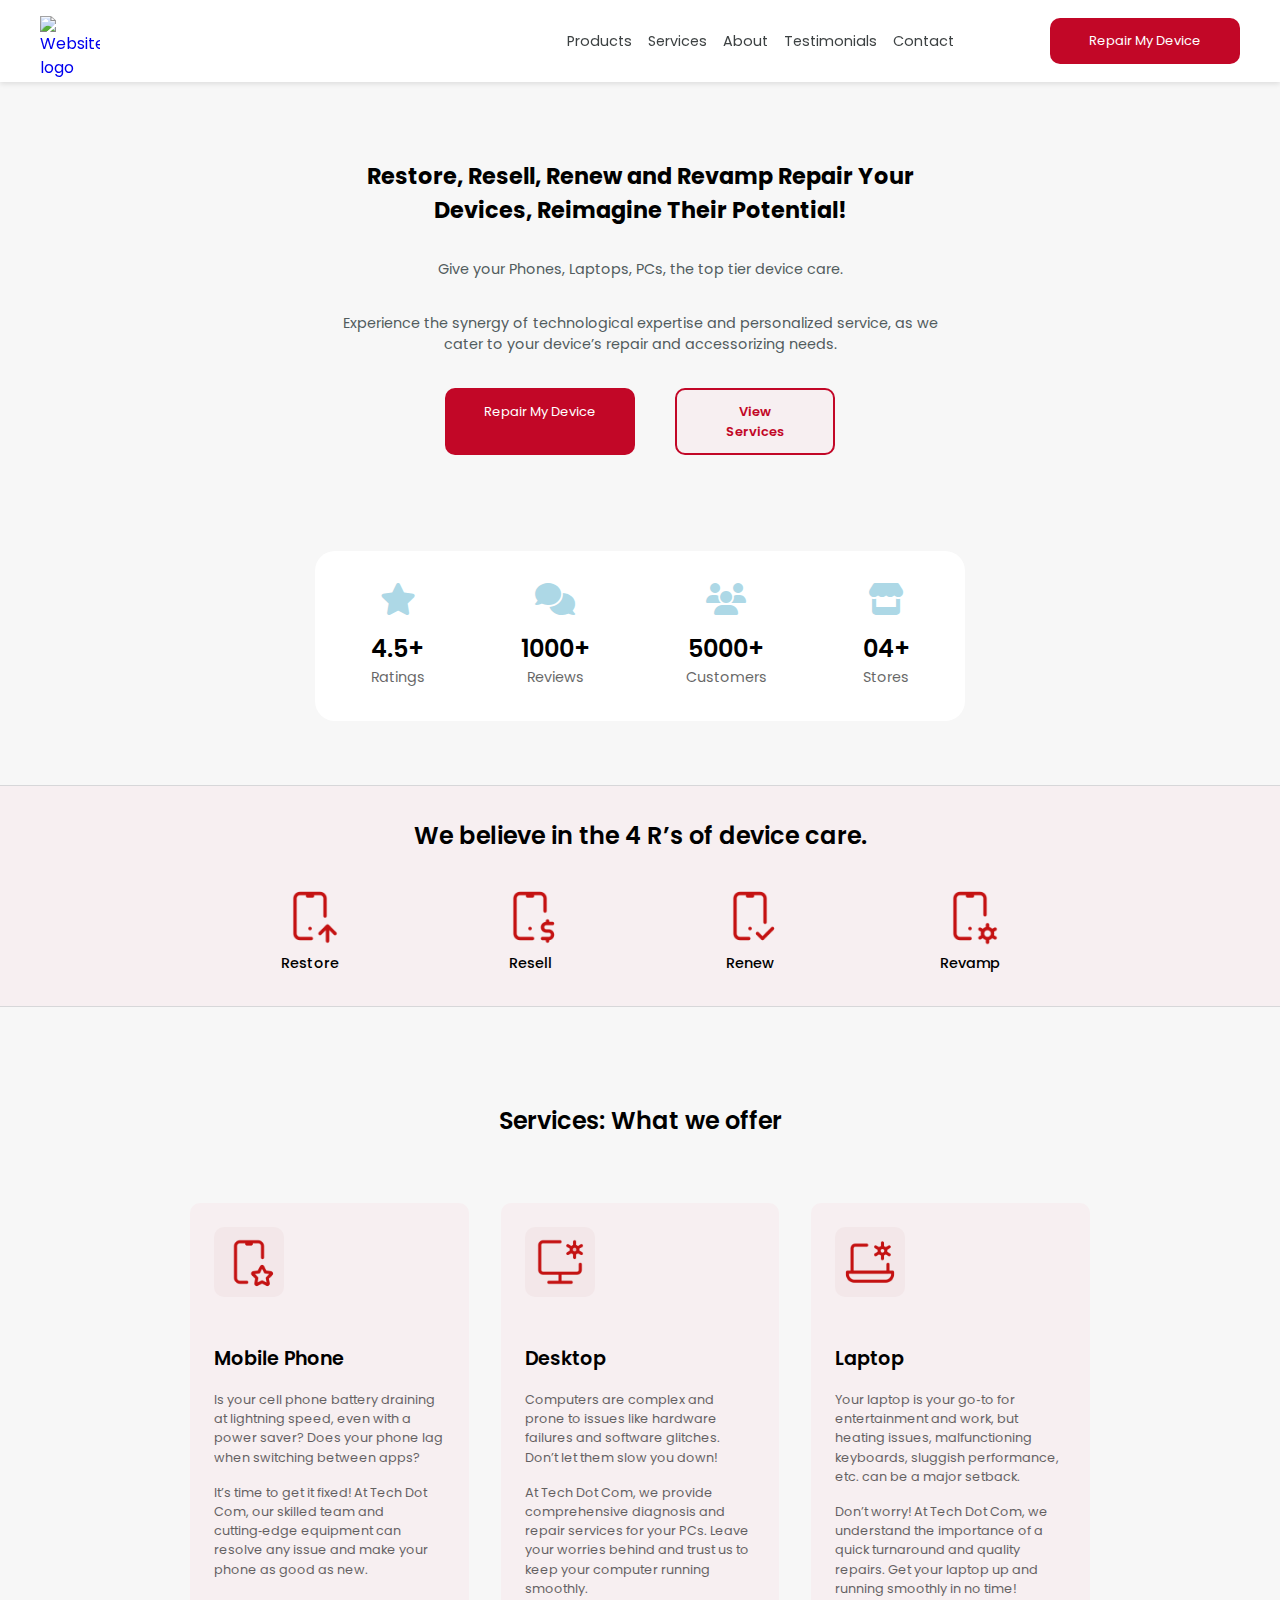
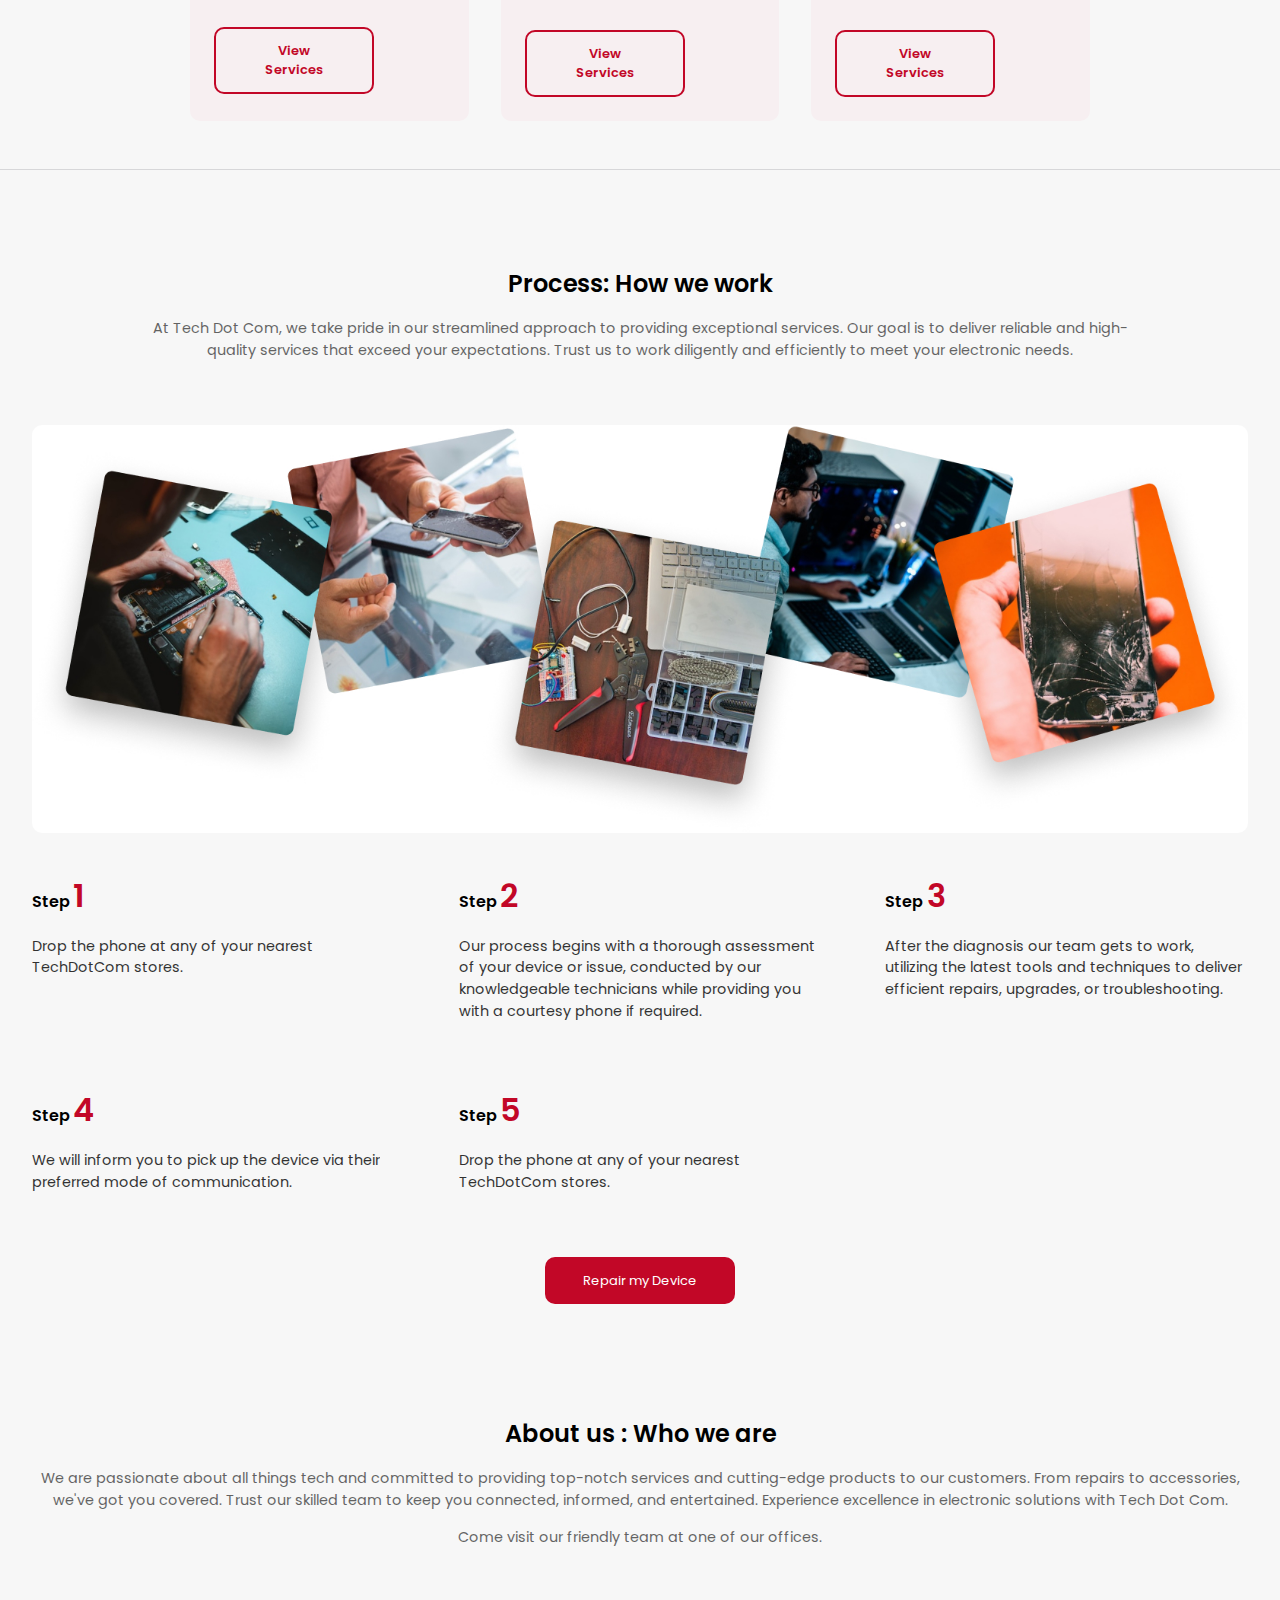
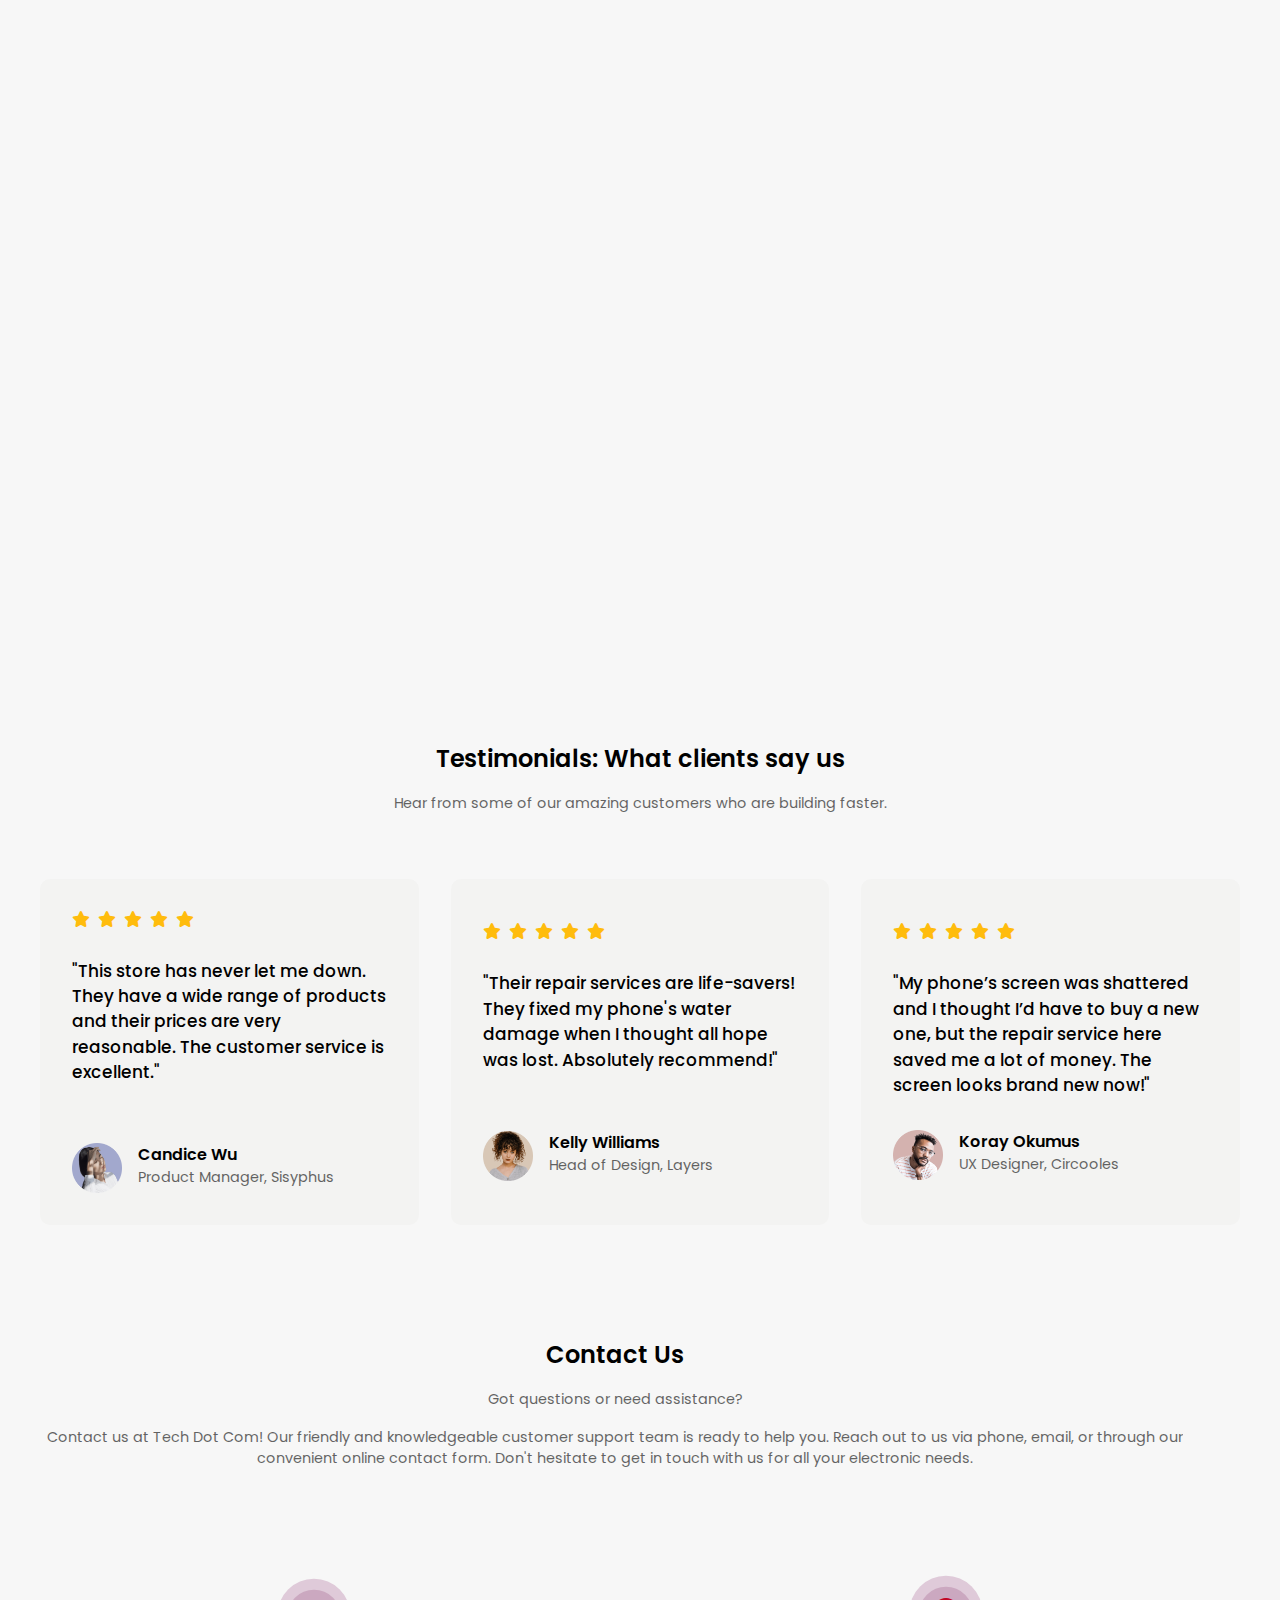
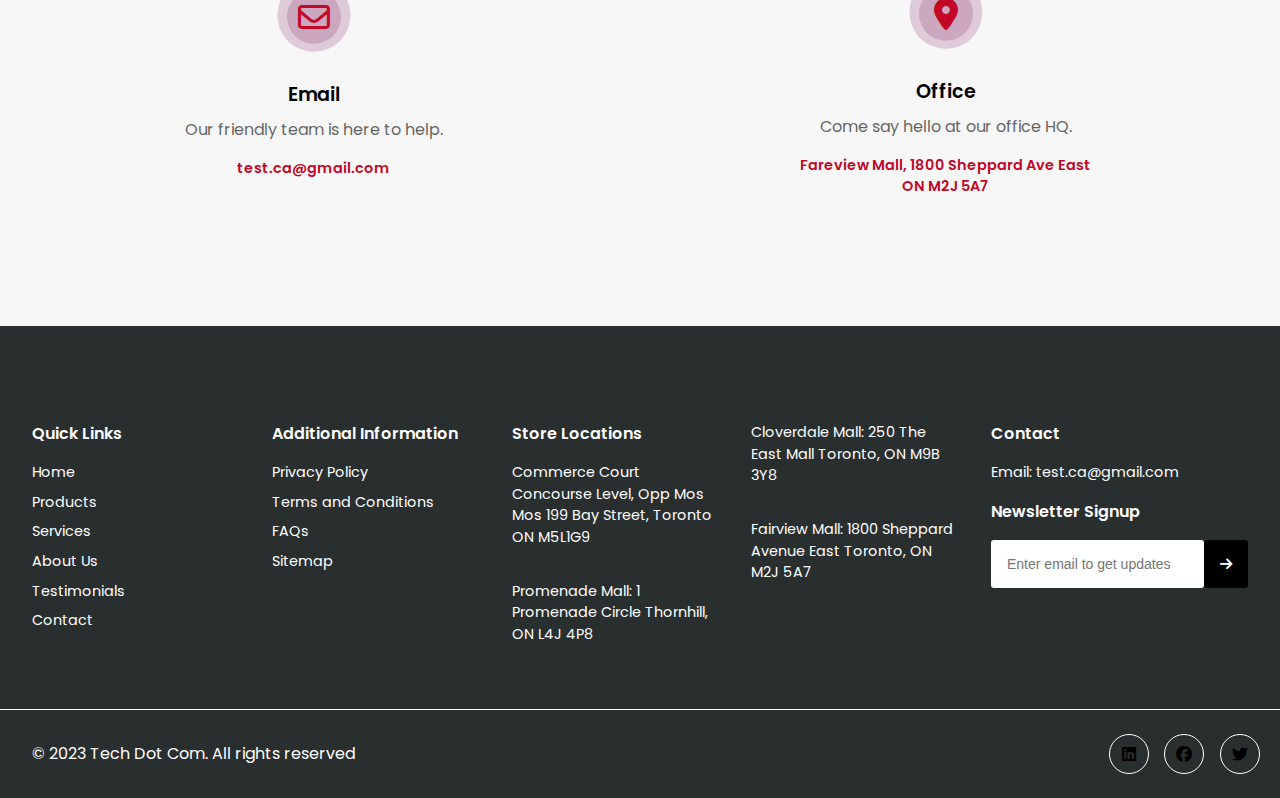
==== index.html @ 771feef2 "first commit" ====
<!DOCTYPE html>
<html lang="en">
<head>
    <meta charset="UTF-8">
    <meta name="viewport" content="width=device-width, initial-scale=1.0">
    <link rel="stylesheet" href="styles.css">
    <link rel="preconnect" href="https://fonts.googleapis.com">
<link rel="preconnect" href="https://fonts.gstatic.com" crossorigin>
<link href="https://fonts.googleapis.com/css2?family=Poppins:ital,wght@0,100;0,200;0,300;0,400;0,500;0,600;0,700;0,800;0,900;1,100;1,200;1,300;1,400;1,500;1,600;1,700;1,800;1,900&display=swap" rel="stylesheet">
<link rel="stylesheet" href="https://cdnjs.cloudflare.com/ajax/libs/font-awesome/6.7.2/css/all.min.css" integrity="sha512-Evv84Mr4kqVGRNSgIGL/F/aIDqQb7xQ2vcrdIwxfjThSH8CSR7PBEakCr51Ck+w+/U6swU2Im1vVX0SVk9ABhg==" crossorigin="anonymous" referrerpolicy="no-referrer" />
    <title>Mobile Repair Shop Website</title>
    <link rel="icon" href="images/favicon.png">
</head>
<body>
    <!-- Navbar Begin -->
    <nav class="navbar" role="navigation" aria-label="Main Navigation">
      <div class="navbar__container container">
          <div class="navbar__logo">
        <a href="index.html" aria-label="Logo Home Link"><img src="images/Logo.png" alt="Website logo"></a>
      </div>
          <!-- Desktop Menu Begin -->
          <div class="navbar__main-menu-items">
              <ul class="navbar__main-menu-list">
                  <li class="navbar__menu-item"><a href="index.html#products" class="navbar__menu-link">Products</a></li>
                  <li class="navbar__menu-item"><a href="index.html#services" class="navbar__menu-link">Services</a></li>
                  <li class="navbar__menu-item"><a href="index.html#about" class="navbar__menu-link">About</a></li>
                  <li class="navbar__menu-item"><a href="index.html#testimonials" class="navbar__menu-link">Testimonials</a></li>
                  <li class="navbar__menu-item"><a href="contact.html" class="navbar__menu-link">Contact</a></li>
                  <li class="navbar__menu-item"><a href="mailto:test@test.com" class="btn_red navbar__menu-link--primary" target="_blank" aria-label="Repair my device">Repair My Device</a></li>
              </ul>
          </div>
          <!-- Desktop Menu End -->
          <!-- Mobile Menu Begin -->
          <div class="navbar__mobile-menu">
              <!-- Hamburger Button -->
              <div class="navbar__mobile-menu-toggle" role="button" aria-expanded="false" aria-controls="navbar__mobile-menu-items" aria-label="Open Mobile Menu" tabindex="0">
                <i class="fas fa-bars fa-2x"></i>
              </div>
          <div class="navbar__mobile-menu-items" id="navbar__mobile-menu-items">
              <ul class="navbar__mobile-menu-list">
                  <li class="navbar__mobile-menu-item"><a href="index.html#products" class="navbar__mobile-menu-link">Products</a></li>
                  <li class="navbar__mobile-menu-item"><a href="index.html#services" class="navbar__mobile-menu-link">Services</a></li>
                  <li class="navbar__mobile-menu-item"><a href="index.html#about" class="navbar__mobile-menu-link">About</a></li>
                  <li class="navbar__mobile-menu-item"><a href="index.html#testimonials" class="navbar__mobile-menu-link">Testimonials</a></li>
                  <li class="navbar__mobile-menu-item"><a href="contact.html" class="navbar__mobile-menu-link">Contact</a></li>
                  <li class="navbar__mobile-menu-item"><a href="mailto:test@test.com" class="btn_red" target="_blank" aria-label="Email Us">Repair My Device</a></li>
              </ul>
          </div>
          </div>
          <!-- Mobile Menu End -->
      </div>
  </nav>
  <!-- Navbar End -->
     <!-- Hero Begin -->
     <section class="hero" id="home" role="banner">
        <div class="container">
            <div class="hero__content">
          <h1 class="hero__title">Restore, Resell, Renew and Revamp
            Repair Your Devices, Reimagine Their Potential!</h1>
          <p class="hero__text">
            Give your Phones, Laptops, PCs, the top tier device care.
            </p>
            <p class="hero__text">
              Experience the synergy of technological expertise and personalized service, as we cater to your device&rsquo;s repair and accessorizing needs.
              </p>
          <div class="hero__buttons">
          <a href="mailto:test@test.com" class="btn_red" role="button" aria-label="Repair My Device">Repair My Device</a>
          <a href="index.html#services" class="btn_white" role="button" aria-label="View Services">View Services</a>
        </div>
        </div>
        <div class="hero__stats">
          <div class="hero__stats-item"><i class="fas fa-star fa-2x"></i><h3 class="hero__stats-item-title">4.5+</h3>
            <p class="hero__stats-item-description">Ratings</p>
          </div>
          <div class="hero__stats-item"><i class="fas fa-comments fa-2x"></i><h3 class="hero__stats-item-title">1000+</h3>
            <p class="hero__stats-item-description">Reviews</p>
          </div>
          <div class="hero__stats-item"><i class="fas fa-users fa-2x"></i><h3 class="hero__stats-item-title">5000+</h3>
            <p class="hero__stats-item-description">Customers</p>
          </div>
          <div class="hero__stats-item"><i class="fas fa-store fa-2x"></i><h3 class="hero__stats-item-title">04+</h3>
            <p class="hero__stats-item-description">Stores</p>
          </div>
        </div>
        </div>              
    </section>
     <!-- Hero End -->
      <!-- Products Begin -->
       <section class="products" id="products" role="main">
        <div class="container">
          <div class="products__header">
          <h2 class="products__title">We believe in the 4 R&rsquo;s of device care.</h2> 
        </div> 
        <div class="products__content">
          <div class="products__content-item"><img class="products__content-item-image" src="Images/Restore_Icon.png" alt="Restore Icon"><h3 class="products__content-item-title">Restore</h3>
          </div>
          <div class="products__content-item"><img class="products__content-item-image" src="Images/Resell_Icon.png" alt="Resell Icon"><h3 class="products__content-item-title">Resell</h3>
          </div>
          <div class="products__content-item"><img class="products__content-item-image" src="Images/Renew_Icon.png" alt="Renew Icon"><h3 class="products__content-item-title">Renew</h3>
          </div>
          <div class="products__content-item"><img class="products__content-item-image" src="Images/Revamp_Icon.png" alt="Revamp Icon"><h3 class="products__content-item-title">Revamp</h3>
          </div>
        </div>
      </div>
       </section>
      <!-- Products End -->
       <!-- Services Begin -->
        <section class="services" id="services">
          <div class="container">
            <div class="services__header">
              <h2 class="services__title">Services: What we offer</h2>
            </div>
            <div class="services__cards">
              <!-- Card 1 Begin --> 
              <div class="services__card">    
                      <img class="services__icon" src="Images/MobilePhone_Icon.png" alt="Mobile Icon">     
                      <h4 class="services__header">Mobile Phone</h4>
                      <p class="services__description">Is your cell phone battery draining at lightning speed, even with a power saver? Does your phone lag when switching between apps?</p>
                      <p class="services__description">It&rsquo;s time to get it fixed! At Tech Dot Com, our skilled team and cutting&#8209;edge equipment can resolve any issue and make your phone as good as new.</p>
                    <div class="services__button">
                      <a class="services__button btn_white" href="index.html#services" role="button">View Services</a>
                    </div>
              </div>
              <!-- Card 1 End -->
              <!-- Card 2 Begin --> 
              <div class="services__card"> 
                <img class="services__icon" src="Images/Desktop_Icon.png" alt="Desktop Icon">        
                <h4 class="services__header">Desktop</h4>
                <p class="services__description">Computers are complex and prone to issues like hardware failures and software glitches. Don&rsquo;t let them slow you down!</p>
                <p class="services__description">At Tech Dot Com, we provide comprehensive diagnosis and repair services for your PCs. Leave your worries behind and trust us to keep your computer running smoothly.</p>
                <div class="services__button">
                <a class="btn_white" href="index.html#services" role="button">View Services</a>
              </div>
        </div>
              <!-- Card 2 End -->
              <!-- Card 3 Begin --> 
              <div class="services__card">  
                <img class="services__icon" src="Images/Laptop_Icon.png" alt="Laptop Icon">       
                <h4 class="services__header">Laptop</h4>
                <p class="services__description">Your laptop is your go&#8209;to for entertainment and work, but heating issues, malfunctioning keyboards, sluggish performance, etc. can be a major setback.</p>
                <p class="services__description">Don&rsquo;t worry! At Tech Dot Com, we understand the importance of a quick turnaround and quality repairs. Get your laptop up and running smoothly in no time!</p>
                <div class="services__button">            
                <a class="btn_white" href="index.html#services" role="button">View Services</a>
              </div> 
        </div>
              <!-- Card 3 End -->
      </div>
          </div>
        </section>
       <!-- Services End -->
        <!-- Process Begin -->
        <section class="process" id="process">
          <div class="container-lg">
              <div class="process__content">
            <h2 class="process__title">Process: How we work</h2>
            <p class="process__text">
              At Tech Dot Com, we take pride in our streamlined approach to providing exceptional services. Our goal is to deliver reliable and high-quality services
               that exceed your expectations. Trust us to work diligently and efficiently to meet your electronic needs.
              </p>
              <div class="process_image">
              <img class="process_image-img" src="Images/Process_Image.jpg" alt="Process Image">
            </div>
          </div>
          <div class="process__steps">
            <div class="process__step"><h4 class="process__step-heading">Step<span class="process__step-heading--number">1</span></h4><p class="process__step-description">Drop the phone at any of your nearest TechDotCom stores.</p></div>
            <div class="process__step"><h4 class="process__step-heading">Step<span class="process__step-heading--number">2</span></h4><p class="process__step-description">Our process begins with a thorough assessment of your device or issue, conducted by our knowledgeable technicians while providing you with a courtesy phone if required.</p></div>
            <div class="process__step"><h4 class="process__step-heading">Step<span class="process__step-heading--number">3</span></h4><p class="process__step-description">After the diagnosis our team gets to work, utilizing the latest tools and techniques to deliver efficient repairs, upgrades, or troubleshooting.</p></div>
            <div class="process__step"><h4 class="process__step-heading">Step<span class="process__step-heading--number">4</span></h4><p class="process__step-description">We will inform you to pick up the device via their preferred mode of communication.</p></div>
            <div class="process__step"><h4 class="process__step-heading">Step<span class="process__step-heading--number">5</span></h4><p class="process__step-description">Drop the phone at any of your nearest TechDotCom stores.</p></div>
          </div>
          <div class="process_button">
            <a href="mailto:test@test.com" class="btn_red" role="button">Repair my Device</a>
          </div>
          </div>              
      </section>
        <!-- Process End -->
         <!-- About Begin -->
         <section class="about" id="about">
          <div class="container">
            <div class="about__heading">
              <h2 class="about__heading-title">About us : Who we are</h2>
              <p class="about__heading-description">We are passionate about all things tech and committed to providing top-notch services and cutting-edge products to our customers. From repairs to accessories, we've got you covered. Trust our skilled team to keep you connected, informed, and entertained. Experience excellence in electronic solutions with Tech Dot Com.</p>
              <p class="about__heading-description">Come visit our friendly team at one of our offices.</p>
            </div>
          <div class="about__map" role="img" aria-label="our location">
            <iframe src="https://www.google.com/maps/embed?pb=!1m18!1m12!1m3!1d2887.004813246739!2d-79.3790848!3d43.6480682!2m3!1f0!2f0!3f0!3m2!1i1024!2i768!4f13.1!3m3!1m2!1s0x89d4cb2d4508294b%3A0xbc13e66f943857fa!2sCommerce%20Court%20West!5e0!3m2!1sen!2sca!4v1740171663587!5m2!1sen!2sca" loading="lazy" referrerpolicy="no-referrer-when-downgrade" allowfullscreen></iframe>
          </div>    
          </div>
      </section>
     <!-- About End -->
      <!-- Testimonials Begin -->
       <section class="testimonials" id="testimonials">
        <div class="container">
          <div class="testimonials__heading">
            <h2 class="testimonials__heading-title">Testimonials: What clients say us</h2>
            <p class="testimonials__heading-description">Hear from some of our amazing customers who are building faster.</p>
          </div>
          <div class="testimonials__cards">
            <!-- Card 1 Begin --> 
            <div class="testimonials__card">    
              <div class="testimonials__stars">  
                <i class="fas fa-star"></i><i class="fas fa-star"></i><i class="fas fa-star"></i><i class="fas fa-star"></i><i class="fas fa-star"></i>
              </div>   
                    <p class="testimonials__testimonial">&quot;This store has never let me down. They have a wide range of products and their prices are very reasonable. The customer service is excellent.&quot;</p>
                  <div class="testimonials__individual">
                    <img class="testimonials__image" src="Images/Testimonial_1.png" alt="Candice Wu">
                    <div class="testimonials__individual-flex">
                      <h4 class="testimonials__name">Candice Wu</h4>
                      <p class="testimonials__job-title">Product Manager, Sisyphus</p>
                    </div>
                  </div>
            </div>
            <!-- Card 1 End -->
            <!-- Card 2 Begin --> 
            <div class="testimonials__card"> 
              <div class="testimonials__stars">  
              <i class="fas fa-star"></i><i class="fas fa-star"></i><i class="fas fa-star"></i><i class="fas fa-star"></i><i class="fas fa-star"></i>
            </div>   
                    <p class="testimonials__testimonial">&quot;Their repair services are life-savers! They fixed my phone's water damage when I thought all hope was lost. Absolutely recommend!&quot;</p>
                  <div class="testimonials__individual">
                    <img class="testimonials__image" src="Images/Testimonial_2.png" alt="Kelly Williams">
                    <div class="testimonials__individual-flex">
                      <h4 class="testimonials__name">Kelly Williams</h4>
                      <p class="testimonials__job-title">Head of Design, Layers</p>
                    </div>
                  </div>
            </div>
            <!-- Card 2 End -->
            <!-- Card 3 Begin --> 
            <div class="testimonials__card">    
              <div class="testimonials__stars">  
                <i class="fas fa-star"></i><i class="fas fa-star"></i><i class="fas fa-star"></i><i class="fas fa-star"></i><i class="fas fa-star"></i>
              </div>   
                    <p class="testimonials__testimonial">&quot;My phone&rsquo;s screen was shattered and I thought I&rsquo;d have to buy a new one, but the repair service here saved me a lot of money. The screen looks brand new now!&quot;</p>
                  <div class="testimonials__individual">
                    <img class="testimonials__image" src="Images/Testimonial_3.png" alt="Koray Okumus">
                    <div class="testimonials__individual-flex">
                    <h4 class="testimonials__name">Koray Okumus</h4>
                    <p class="testimonials__job-title">UX Designer, Circooles</p>
                  </div>
                  </div>
            </div>
            <!-- Card 3 End -->
    </div>
        </div>
       </section>
      <!-- Testimonials End -->
       <!-- Contact Us Begin -->
        <section class="contact" id="contact">
          <div class="container">
            <div class="contact__heading">
              <h2 class="contact__heading-title">Contact Us</h2>
              <p class="contact__heading-description">Got questions or need assistance?</p>
              <p class="contact__heading-description">Contact us at Tech Dot Com! Our friendly and knowledgeable customer support team is ready to help you. Reach out to us via phone, email, or through our convenient online contact form. Don't hesitate to get in touch with us for all your electronic needs.</p>
            </div>
            <div class="contact__content">
              <!-- Contact Info Section 1 Begin -->
               <div class="contact__section">
              <div class="contact__icon">
                <div class="contact__icon-wrapper">
                  <span class="contact_icon-circle">
                <i class="far fa-envelope fa-2x"></i>
              </span>
              </div>
              </div>
              <div class="contact__info">            
                  <h4 class="contact__info-heading">Email</h4>
                  <p class="contact__info-description">Our friendly team is here to help.
                  </p>
                  <p class="contact__info-primary"><a class="contact__info-primary" href="mailto:test.ca@gmail.com">test.ca@gmail.com</a></p>    
              </div>
            </div>
                <!-- Contact Info Section 1 End -->
                 <!-- Contact Info Section 2 Begin -->
               <div class="contact__section">
                <div class="contact__icon">
                  <div class="contact__icon-wrapper">
                    <span class="contact_icon-circle">
                  <i class="fas fa-location-dot fa-2x"></i>
                </span>
                </div>
                </div>
                <div class="contact__info">            
                    <h4 class="contact__info-heading">Office</h4>
                    <p class="contact__info-description">Come say hello at our office HQ.</p>
                    <p class="contact__info-primary">Fareview Mall, 1800 Sheppard Ave East ON M2J 5A7</p>    
                </div>
              </div>
                  <!-- Contact Info Section 2 End -->
              </div>
            </div>
        </section>
       <!-- Contact Us End -->
        <!-- Footer Begin -->
         <section class="footer" id="footer" role="contentinfo">
            <div class="footer__grid">
            <div class="footer__links" aria-label="Quick Links">
              <h4 class="footer__header">Quick Links</h4>
              <ul class="footer__links-list" aria-label="Quick Links List">
                <li class="footer__links-item"><a href="index.html#home" class="footer__links-link" aria-label="Home">Home</a></li>
                <li class="footer__links-item"><a href="index.html#products" class="footer__links-link" aria-label="products">Products</a></li>
                <li class="footer__links-item"><a href="index.html#services" class="footer__links-link" aria-label="services">Services</a></li>
                <li class="footer__links-item"><a href="index.html#about" class="footer__links-link" aria-label="about us">About Us</a></li>
                <li class="footer__links-item"><a href="index.html#testimonials" class="footer__links-link" aria-label="testimonials">Testimonials</a></li>
                <li class="footer__links-item"><a href="contact.html" class="footer__links-link" aria-label="contact">Contact</a></li>
              </ul>
            </div>
            <div class="footer__links" aria-label="Additional Information">
              <h4 class="footer__header">Additional Information</h4>
              <ul class="footer__links-list" aria-label="Additional Information Links List">
                <li class="footer__links-item"><a href="#" class="footer__links-link" aria-label="Privacy Policy">Privacy Policy</a></li>
                <li class="footer__links-item"><a href="#" class="footer__links-link" aria-label="Terms and Conditions">Terms and Conditions</a></li>
                <li class="footer__links-item"><a href="#" class="footer__links-link" aria-label="FAQs">FAQs</a></li>
                <li class="footer__links-item"><a href="#" class="footer__links-link" aria-label="Sitemap">Sitemap</a></li>
              </ul>
            </div>
            <div class="footer__links" aria-label="Store Locations">
              <h4 class="footer__header">Store Locations</h4>
              <ul class="footer__links-list" aria-label="Store Locations">
                <li class="footer__links-item">
                  <a href="#" class="footer__links-link" aria-label="Store Location">
                  Commerce Court
                  Concourse Level, Opp Mos Mos
                  199 Bay Street, Toronto
                  ON M5L1G9</a>
                </li>
                <li class="footer__links-item">
                  <a href="#" class="footer__links-link" aria-label="Store Location">Promenade Mall: 1 Promenade Circle Thornhill, ON L4J 4P8</a>
                </li>
              </ul>
            </div>
            <div class="footer__links" aria-label="Store Locations">
              <ul class="footer__links-list" aria-label="Store Locations">
                <li class="footer__links-item">
                  <a href="#" class="footer__links-link" aria-label="Store Location">
                    Cloverdale Mall: 250 The East Mall Toronto, ON M9B 3Y8</a>
                </li>
                <li class="footer__links-item">
                  <a href="#" class="footer__links-link" aria-label="Store Location">Fairview Mall: 1800 Sheppard Avenue East Toronto, ON M2J 5A7</a>
                </li>
              </ul>
            </div>
            <div class="footer__links" aria-label="Contact">
              <div class="footer__contact">
              <h4 class="footer__header">Contact</h4>
              <ul class="footer__links-list" aria-label="contact">
                <li class="footer__links-item">
                  <a href="mailto:test.ca@gmail.com" class="footer__links-link" aria-label="Email Address">Email: test.ca@gmail.com</a></li>
              </ul>
            </div>
              <div class="footer__newsletter">
                <div class="footer__title">
                <h4 class="footer__header">Newsletter Signup</h4>
              </div>
                <form action="https://formspree.io/f/xrbewgql" method="post" role="form">
                <label for="email" class="visually-hidden">Sign Up</label>
                <input class="footer__newsletter-input" name="Email" type="email" id="email" placeholder="Enter email to get updates"/>
                <button type="submit" class="footer__newsletter-button" aria-label="Click to sign up"><i class="fas fa-arrow-right"></i></button>
              </form>
              </div>
            </div>
          </div>
          </div>
         </section>
         <section class="footer__second-section" id="footer" role="contentinfo"> 
            <div class="footer__flex">
              <div class="footer__copyright">
                <p>&copy; 2023 Tech Dot Com. All rights reserved</p>
              </div>
              <div class="footer__social">
                <ul class="footer__social-links" aria-label="Social Links">
                  <li class="footer__social-item"><a class="footer__social-link" href="https://www.linkedin.com" target="_blank" aria-label="Follow Us On LinkedIn"><span class="footer-social__icon-circle"><i class="fa-brands fa-linkedin"></i></span></a></li>
                  <li class="footer__social-item"><a class="footer__social-link" href="https://www.facebook.com" target="_blank" aria-label="Follow Us On Facebook"><span class="footer-social__icon-circle"><i class="fa-brands fa-facebook"></i></span></a></li>
                  <li class="footer__social-item"><a class="footer__social-link" href="https://www.twitter.com" target="_blank" aria-label="Follow Us On X"><span class="footer-social__icon-circle"><i class="fa-brands fa-twitter"></i></span></a></li>
                </ul>
              </div>
            </div>
         </section>
        <!-- Footer End -->
    <script src="script.js"></script>
</body>
</html>
---- styles.css ----
*,
*:before,
*:after {
    padding: 0;
    margin: 0;
    box-sizing: border-box;
}

:root {
    --primary-color: #fff;
    --secondary-color: #292E2F;
    --tertiary-color: #C20727;
    --quaternary-color: #525c5e;
    --quinary-color: #f7eff1;
}

html,
body {
    font-family: 'Poppins', sans-serif;
    line-height: 1.5;
    background-color: #f7f7f7;
    color: black;
    scroll-behavior: smooth;
}

ul {
    list-style: none;
}

a {
    text-decoration: none;
}

img {
    max-width: 100%;
}

/* Utility */

.container {
    max-width: 1200px;
    margin: 0 auto;
}

.container-lg {
    max-width: 1600px;
    margin: 0 auto;
}

.btn_red {
    display: inline-block;
    font-size: 13px;
    width: 190px;
    text-decoration: none;
    color: #fff;
    padding: 0.85rem 2rem;
    background: var(--tertiary-color);
    border-radius: 10px;
    cursor: pointer;
    font-weight: 400;
    transition: background-color 0.3s ease;
    text-align: center;

    &:hover {
    background-color: #292E2F;
    }
}

.btn_white {
    display: inline-block;
    text-decoration: none;
    color: var(--tertiary-color);
    font-size: 13px;
    width: 160px;
    padding: 0.75rem 2rem;
    background: var(--quinary-color);
    border: 2px solid var(--tertiary-color);
    border-radius: 10px;
    cursor: pointer;
    font-weight: 600;
    transition: background-color 0.3s ease;
    text-align: center;
    
    &:hover {
    background-color: var(--quaternary-color);
    border: 2px solid transparent;
    color: var(--primary-color);
    font-weight: 600;
    }
}    


/* Navbar */

/* Desktop Menu */

.navbar {
    padding: 1rem 2rem;
    position: fixed;
    top: 0;
    right: 0;
    left: 0;
    z-index: 1000;
    background-color: var(--primary-color);
    box-shadow: 0 2px 5px rgba(0, 0, 0, 0.1);
    transition: background-color 0.3s ease-in-out;
}

.navbar.navbar--scroll {
    background-color: var(--quinary-color);
    backdrop-filter: blur(10px);
  }

.navbar__logo {
    width: 60px;
    height: 50px;
}

.navbar__container {
    display: flex;
    justify-content: space-between;
    align-items: center;
}

.navbar__main-menu-list {
    display: flex;
    align-items: center;
    gap: 1rem;
    font-weight: 400;
}

.navbar__menu-link {
    color: var(--secondary-color);
    opacity: 0.9;
    font-size: 0.9rem;
}

.navbar__menu-link--primary {
    margin-left: 5rem;
}


.navbar__menu-link:hover {
    color: var(--quaternary-color);
    opacity: 0.8;
}


/* Mobile Menu */

@media(max-width: 992px) {
    .navbar__mobile-menu-items {
        position: absolute;
        top: 100%;
        left: 0;
        width: 100%;
        background: var(--primary-color);
        text-align: center;
        padding: 2rem 1rem;
        transition: transform 0.5s ease;
        transform: translateY(-170%);   
    }
    
    .navbar__mobile-menu-list {
        display: flex;
        flex-direction: row;
        justify-content: space-around;
        align-items: center;
        gap: 2rem;
        font-size: 1rem;
    }
}


@media(max-width: 768px) {

.navbar__mobile-menu-items {
    position: absolute;
    top: 100%;
    left: 0;
    width: 100%;
    background: var(--primary-color);
    text-align: center;
    /* opacity: 0.95; */
    padding: 3rem 2rem;
    /* border-top: 1px solid rgba(255, 255, 255, 0.1); */
    transition: transform 0.5s ease;
    transform: translateY(-150%);   
}

.navbar__mobile-menu-list {
    display: flex;
    flex-direction: column;
    align-items: center;
    /* height: 100vh; */
    /* padding-top: 150px; */
    gap: 1rem;
    font-size: 1.2rem;
}

}

.navbar__mobile-menu-link {
    color: var(--secondary-color);
    opacity: 0.9;
    font-size: 0.9rem;
}

.navbar__mobile-menu-toggle{
    cursor: pointer;
}

.navbar__mobile-menu-items.active {
    transform: translateY(0);
}

.navbar__mobile-menu {
    display: none;
}

.navbar__mobile-menu-link:hover {
    color: var(--quaternary-color);
}

/* Hero */

.hero {
    margin: 5rem auto 2rem;
    padding: 5rem 3rem 2rem;
    text-align: center;
}

.hero__content {
    display: flex;
    flex-direction: column;
    justify-content: center;
    align-items: center;
    gap: 2rem;
}

.hero__title {
    font-size: 1.4rem;
    font-weight: 700;
    max-width: 600px;
}

.hero__text {
    font-size: 0.9rem;
    color: var(--quaternary-color);
    max-width: 600px;
}

.hero__buttons {
    display: flex;
    gap: 2.5rem;
}

.hero__stats {
    display: flex;
    justify-content: center;
    align-items: center;
    gap: 6rem;
    background-color: var(--primary-color);
    margin: 6rem auto 0;
    border-radius: 20px;
    padding: 2rem;
    max-width: 650px;
}

.hero__stats-item i {
    color: lightblue;
    margin-bottom: 1rem;
}

.hero__stats-item-title {
    font-size: 1.5rem;
    font-weight: 600;
}

.hero__stats-item-description {
    font-size: 0.9rem;
    opacity: 0.6;
}

/* Products */

.products {
    background-color: var(--quinary-color);
    border-top: 1px solid #d7d7d9;
    border-bottom: 1px solid #d7d7d9;
    padding: 2rem 4rem;
}

.products__title {
    font-size: 1.5rem;
    font-weight: 600;
    text-align: center;
    margin-bottom: 2rem;
}

.products__content {
    display: flex;
    justify-content: center;
    align-items: center;
    gap: 10rem;
}

.products__content-item-image {
    width: 60px;
}

.products__content-item-title {
    font-size: 0.9rem;
    font-weight: 500;
    text-align: center;
}

/* Services */

.services {
    padding: 6rem 2rem 3rem;
    border-bottom: 1px solid #d7d7d9;
}

.services__icon {
    width: 70px;
    background-color: #f3e7e9;
    padding: 0.5rem;
    border-radius: 10px;
    margin-bottom: 2rem;
}

.services__title {
    font-size: 1.5rem;
    font-weight: 600;
    text-align: center;
    margin-bottom: 4rem;
}

.services__cards {
    display: grid;
    grid-template-columns: repeat(3, 1fr);
    gap: 2rem;
    max-width: 900px;
    margin: 0 auto;
}

.services__card {
    background-color: var(--quinary-color);
    border-radius: 10px;
    padding: 1.5rem;
    display: flex;
    flex-direction: column;
    gap: 1rem;
}

.services__header {
    font-size: 1.2rem;
    font-weight: 600;
}

.services__description {
    font-size: 0.8rem;
    opacity: 0.6;
}

.services__button {
    margin-top: 1rem;
}

/* Process */

.process {
    padding: 6rem 2rem 3rem;
    text-align: center;
}

.process__content {
    display: flex;
    flex-direction: column;
    justify-content: center;
    align-items: center;
    gap: 1rem;
}

.process__title {
    font-size: 1.5rem;
    font-weight: 600;
}

.process__text {
    font-size: 0.9rem;
    opacity: 0.6;
    max-width: 1000px;
    margin-bottom: 3rem;
}

.process_image-img {
    border: none;
    border-radius: 10px;
}

.process__steps {
    display: grid;
    grid-template-columns: repeat(3, 1fr);
    padding: 2rem 0rem 4rem;
    gap: 4rem;
}

.process__step {
    display: flex;
    flex-direction: column;
    text-align: left;
    gap: 1rem;
}

.process__step-heading {
    font-weight: 600;
}

.process__step-heading--number {
    margin-left: 0.2rem;
    font-size: 2rem;
    color: var(--tertiary-color);
}

.process__step-description {
    font-size: 0.9rem;
    opacity: 0.8;
}

/* About */

.about {
    padding: 4rem 2rem 3rem;
    text-align: center;
}

.about__heading {
    display: flex;
    flex-direction: column;
    gap: 1rem;
    margin-bottom: 2rem;
}

.about__heading-title {
    font-size: 1.5rem;
    font-weight: 600;
}

.about__heading-description {
    font-size: 0.9rem;
    opacity: 0.6;
}

.about__map {
    /* overflow: hidden; */
    position: relative;
    /* height: 0; */
    margin-bottom: 3rem;
    padding-bottom: 50%;
}

.about__map iframe {
    position: absolute;
    top: 0;
    left: 0;
    width: 100%;
    height: 100%;
    border: none;
    margin-top: 2rem;
    border-radius: 10px;
}

/* Testimonials */

.testimonials {
    padding: 4rem 2rem 3rem;
}

.testimonials__heading {
    display: flex;
    flex-direction: column;
    gap: 1rem;
    margin-bottom: 4rem;
    text-align: center;
}

.testimonials__heading-title {
    font-size: 1.5rem;
    font-weight: 600;
}

.testimonials__heading-description {
    font-size: 0.9rem;
    opacity: 0.6;
}

.testimonials__cards {
    display: grid;
    grid-template-columns: repeat(3, 1fr);
    gap: 2rem;
}

.testimonials__card {
    display: flex;
    flex-direction: column;
    align-items: flex-start;
    justify-content: center;
    background-color: #f3f3f2;
    border-radius: 10px;
    padding: 2rem;
    gap: 2rem;
}

.testimonials__card:nth-of-type(1) .testimonials__testimonial {
    margin-bottom: 1.6rem;
}

.testimonials__card:nth-of-type(2) .testimonials__testimonial {
    margin-bottom: 1.6rem;
}

.testimonials__stars {
    color: #ffbc0d;
    display: flex;
    gap: 0.5rem;
    font-size: 1rem;
}

.testimonials__testimonial {
    font-weight: 500;
    font-size: 1.060rem;
}

.testimonials__individual {
    display: flex;
    gap: 1rem;
}

.testimonials__individual-flex {
    display: flex;
    flex-direction: column;
}

.testimonials__image {
    max-width: 50px;
}

.testimonials__name {
    font-weight: 600;
}

.testimonials__job-title {
    font-size: 0.9rem;
    opacity: 0.6;
}

/* Contact Section */

.contact {
    padding: 4rem 2rem 4rem;
}

.contact__heading {
    display: flex;
    flex-direction: column;
    gap: 1rem;
    margin-bottom: 2rem;
    text-align: center;
    max-width: 1150px;
}

.contact__heading-title {
    font-size: 1.5rem;
    font-weight: 600;
}

.contact__heading-description {
    font-size: 0.9rem;
    opacity: 0.6;
}

.contact__content {
    display: flex;
    justify-content: space-around;
    align-items: center;
    gap: 4rem;
    margin-top: 4rem;
}

.contact__section {
    display: flex;
    flex-direction: column;
    gap: 1rem;
    text-align: center;
    padding: 4rem 0;
}

.contact__section:nth-of-type(2) {
    max-width: 350px;
    margin-top: 1rem;
}

.contact__icon-wrapper {
    position: relative;
}

.contact_icon-circle::before {
    content: '';
    position: absolute;
    top: 50%;
    left: 50%;
    transform: translateX(-50%) translateY(-80%);
    z-index: 2;
    background: #cba8c0;
    height: 3.375rem;
    width: 3.375rem;
    border-radius: 50%;
    display: block;
}

.contact_icon-circle::after {
    content: '';
    position: absolute;
    top: 50%;
    left: 50%;
    transform: translateX(-50%) translateY(-74%);
    z-index: 1;
    background: #dfcad9;
    height: 4.575rem;
    width: 4.575rem;
    border-radius: 50%;
    display: block;
}

.contact__icon-wrapper i {
    position: relative;
    display: block;
    z-index: 2;
    top: 50%;
    left: 50%;
    transform: translateX(-50%) translateY(-50%);
}

.contact__icon {
    color: var(--tertiary-color);
}

.contact__info {
    max-width: 300px;
}

.contact__info-heading {
    font-size: 1.2rem;
    font-weight: 600;
    margin-bottom: 0.5rem;
    margin-top: 1rem;
}

.contact__info-description {
    font-size: 1rem;
    opacity: 0.6;
    margin-bottom: 1rem;
}

.contact__info-primary {
    font-size: 0.9rem;
    font-weight: 600;
    color: var(--tertiary-color);
}

/* Footer */

.footer {
    background-color: var(--secondary-color);
    color: var(--primary-color);
    padding: 6rem 2rem 4rem;
}

.footer__grid {
    display: grid;
    grid-template-columns: repeat(5, 1fr);
    justify-items: start;
    justify-content: space-between;
    gap: 2rem;
}

.footer__links:nth-of-type(1) {
    max-width: 100px;
}

.footer__links:nth-of-type(2) {
    max-width: 400px;
}

.footer__links:nth-of-type(3) .footer__links-item:nth-of-type(2) {
    max-width: 400px;
}

.footer__links:nth-of-type(3) .footer__links-item:nth-of-type(1) {
    max-width: 200px;
}

.footer__links:nth-of-type(4) {
    max-width: 400px;
}

.footer__links:nth-of-type(5) {
    max-width: 400px;
}

.footer__header {
    font-size: 1rem;
    font-weight: 600;
    margin-bottom: 1rem;
}

.footer__links-list {
    display: flex;
    flex-direction: column;
    gap: 0.5rem;
}

.footer__links:nth-of-type(3) .footer__links-list {
    gap: 2rem;
}

.footer__links:nth-of-type(4) .footer__links-list {
    gap: 2rem;
}

.footer__links-item {
    font-size: 0.9rem;
}


.footer__links-link {
    text-decoration: none;
    color: var(--primary-color);
}

.footer__links-link:hover {
    color: var(--tertiary-color);
}

.footer__newsletter {
    margin-top: 1rem;
    display: flex;
    flex-direction: column;
}

.footer__newsletter form {
    display: flex;
    align-items: center;
}

.footer__newsletter form input[type='email'] {
    padding: 1rem;
    border: none;
    border-radius: 3px;
    font-size: 14px;
    outline: none;
  }

.footer__newsletter-button {
    padding: 1rem;
    background-color: black;
    color: var(--primary-color);
    border: none;
    border-radius: 3px;
    cursor: pointer;
    font-size: 14px;
    transition: background-color 0.3s ease;
  }

.footer__newsletter-button:hover {
    background-color: var(--quaternary-color);
  }

.footer__second-section {
    background-color: var(--secondary-color);
    color: var(--primary-color);
    padding: 2rem;
    border-top: 1px solid var(--primary-color);
}

.footer__flex {
    display: flex;
    justify-content: space-between;
    align-items: center;
}

.footer__social-links {
    display: flex;
    justify-content: space-evenly;
    align-items: center;
    gap: 2.5rem;
}

.footer__social-link {
    color: black;
}

.footer__social-item {
    position: relative;
}

.footer-social__icon-circle::before {
    content: '';
    position: absolute;
    top: 50%;
    left: 50%;
    transform: translateX(-50%) translateY(-50%);
    z-index: 1;
    background: transparent;
    height: 2.5rem;
    width: 2.5rem;
    border-radius: 50%;
    border: 1px solid var(--primary-color);
    display: block;
}

.footer__social-item i {
    position: relative;
    display: block;
    z-index: 2;
    top: 50%;
    left: 50%;
    transform: translateX(-50%) translateY(0%);
}

.visually-hidden {
    position: absolute;
    width: 1px;
    height: 1px;
    margin: -1px;
    padding: 0;
    overflow: hidden;
    clip: rect(0, 0, 0, 0);
    border: 0;
  }

/* Contact Page */

.contact__hero {
    margin: 5rem auto 2rem;
    padding: 5rem 3rem 2rem;
    text-align: center;
}

.contact__hero-content {
    display: flex;
    flex-direction: column;
    justify-content: center;
    align-items: center;
    gap: 2rem;
}

.contact__hero-title {
    font-size: 1.4rem;
    font-weight: 700;
    max-width: 600px;
}

.contact__hero-text {
    font-size: 0.9rem;
    color: var(--quaternary-color);
    max-width: 920px;
}

.contact__hero-image {
    max-width: 500px;
}

/* Store Locations */

.store__locations {
    padding: 3rem 3rem 4rem;
    background-color: #cccccc;
    border-top: 1px solid #b7b7b7;
}

.store__locations-grid {
    display: grid;
    grid-template-columns: repeat(3, 1fr);
    grid-row-gap: 2rem;
    gap: 2rem;
}

.store__locations-card {
    display: flex;
    flex-direction: column;
    justify-content: flex-start;
    align-items: flex-start;
    gap: 1rem;
    background-color: var(--primary-color);
    border-radius: 10px;
    padding: 2rem 4rem;
    max-width: 350px;
}

.store__locations-text {
    display: flex;
    flex-direction: column;
    gap: 1rem;
}

.store__locations-button {
    margin: 0 auto;
}

.store__locations-card:nth-of-type(2) .store__locations-button {
    margin-top: 1rem;
}

.store__locations-card:nth-of-type(3) .store__locations-button {
    margin-top: 1rem;
}

.store__locations-btn {
    background-color: var(--primary-color);
}

.store__locations-btn:hover {
    border: 2px solid var(--tertiary-color);
}

.store__locations-card-header {
    font-size: 1.1rem;
    font-weight: 600;
}

.store__locations-card-description {
    font-size: 0.8rem;
    opacity: 0.7;
}

.store__locations-card:nth-of-type(1) .store__locations-card-description {
    max-width: 200px;
}

.store__locations-card:nth-of-type(2) .store__locations-card-description {
    max-width: 200px;
}

.store__locations-card-link {
    color: var(--tertiary-color);
    text-decoration: underline;
    font-weight: 500;
}

/* Contact Us Form */

.contact__form {
    padding: 6rem 4rem 2rem;
}

.contact__form-wrapper {
    display: flex;
    flex-direction: column;
    justify-content: center;
    max-width: 500px;
    gap: 1rem;
}

.contact__form-content {
    display: flex;
    flex-direction: column;
    gap: 1rem;
    text-align: center;
    margin-bottom: 4rem;
}

.contact__form-header {
    color: var(--tertiary-color);
    font-weight: 600;
}

.contact__form-title {
    font-size: 2rem;
    font-weight: 600;
}

.contact__form-text {
    font-size: 1.1rem;
    font-weight: 400;
    opacity: 0.6;
}


.contact__form form input {
    position: relative;
    display: block;
    font-family: inherit;
    font-size: medium;
    padding: 0.5rem 1rem;
    width: 100%;
    margin: 1rem 0;
    border: 1px solid #ccc;
    border-radius: 10px;
    outline-color: #cea9ca;
    z-index: 2;
}


.contact__form form label {
    font-weight: 500;
    font-size: 0.9rem;
}

.contact__form .contact__form-message {
    display: block;
    height: 200px;
    width: 100%;
    border: 1px solid #ccc;
    border-radius: 10px;
    padding: 0.5rem 1rem;
    font-family: inherit;
    font-size: medium;
    margin: 1rem 0;
    outline-color: #cea9ca;
}

.contact__form form button {
    width: 100%;
    display: block;
    font-size: inherit;
    font-family: inherit;
    padding: 0.5rem 1rem;
    margin-top: 2rem;
}

/* Media Queries */

@media(max-width: 992px) {
    /* Navbar Section */
    
    .navbar__main-menu-items {
        display: none;
    }
    
    .navbar__mobile-menu {
        display: block;
    }

    /* Products */
    .products__content {
        display: grid;
        grid-template-columns: repeat(2, 1fr);
        gap: 2rem;
        text-align: center;
    }

    /* Services */
    .services__cards {
        grid-template-columns: 1fr;
    }

    .services__button {
        margin-top: 0rem;
    }

    /* Testimonials */
    .testimonials__cards {
        grid-template-columns: repeat(2, 1fr);
    }

    .testimonials__card:nth-of-type(1) .testimonials__testimonial {
        margin-bottom: 0rem;
    }
    
    .testimonials__card:nth-of-type(2) .testimonials__testimonial {
        margin-bottom: 0rem;
    }

    /* Contact Us Page */

    /* Store Locations */

    .store__locations-grid {
        grid-template-columns: repeat(2, 1fr);
    }

    .store__locations-card:nth-of-type(4) .store__locations-button {
        margin-top: 1rem;
    }
}

@media(max-width: 768px) {  
    /* Hero */
    .hero__stats {
        display: grid;
        grid-template-columns: repeat(2, 1fr);
        gap: 3rem;
        max-width: 700px;
        padding: 2rem 4rem;
    }

    /* Process */
    .process__steps {
        grid-template-columns: repeat(2, 1fr);
        padding: 3rem 0rem 4rem;
        gap: 4rem;
    }

    /* Testimonials */
    .testimonials__cards {
        grid-template-columns: 1fr;
    }

    .testimonials__individual {
        display: flex;
        flex-direction: column;
    }

    /* Footer */
    .footer__grid {
        display: grid;
        grid-template-columns: 1fr;
        justify-items:center;
        justify-content:center;
        gap: 4rem;
    }

    .footer__links {
        text-align: center;
    }

    .footer__links:nth-of-type(3) .footer__links-item:nth-of-type(1) {
        max-width: 500px;
    }

    .footer__links:nth-of-type(3) .footer__links-item:nth-of-type(2) {
        max-width: 500px;
    }

    .footer__newsletter {
        margin-top: 3rem;
    }

    .footer__newsletter-input {
        margin-top: 1rem;
    }

    .footer__newsletter-button {
        margin-top: 1rem;
      }

      .footer__flex {
        flex-direction: column;
        gap: 3rem;
        justify-content: flex-start;
        align-items: flex-start;
        text-align: left;
    }

    .footer__social {
        margin-left: 1rem;
    }

    /* Contact Us Page */
    .contact__hero-image {
        max-width: 350px;
    }

    /* Store Locations */

    .store__locations {
        margin: 0 auto;
    }

    .store__locations-grid {
        grid-template-columns: 1fr;   
    }

    .store__locations-card {
        justify-content: center;
        align-items: center;
        max-width: 100%;
        text-align: center;
    }

    .store__locations-card:nth-of-type(1) .store__locations-card-description {
        max-width: 100%;
    }
    
    .store__locations-card:nth-of-type(2) .store__locations-card-description {
        max-width: 100%;
    }

    .store__locations-card:nth-of-type(1) .store__locations-button {
        margin-top: 1rem;
    }
}

@media (max-width: 576px) {
    /* Hero */
    .hero__buttons {
        flex-direction: column;
        gap: 1rem;
    }

    /* Process */
    .process__steps {
        grid-template-columns: 1fr;
        padding: 3rem 0rem 4rem;
        gap: 4rem;
    }

}
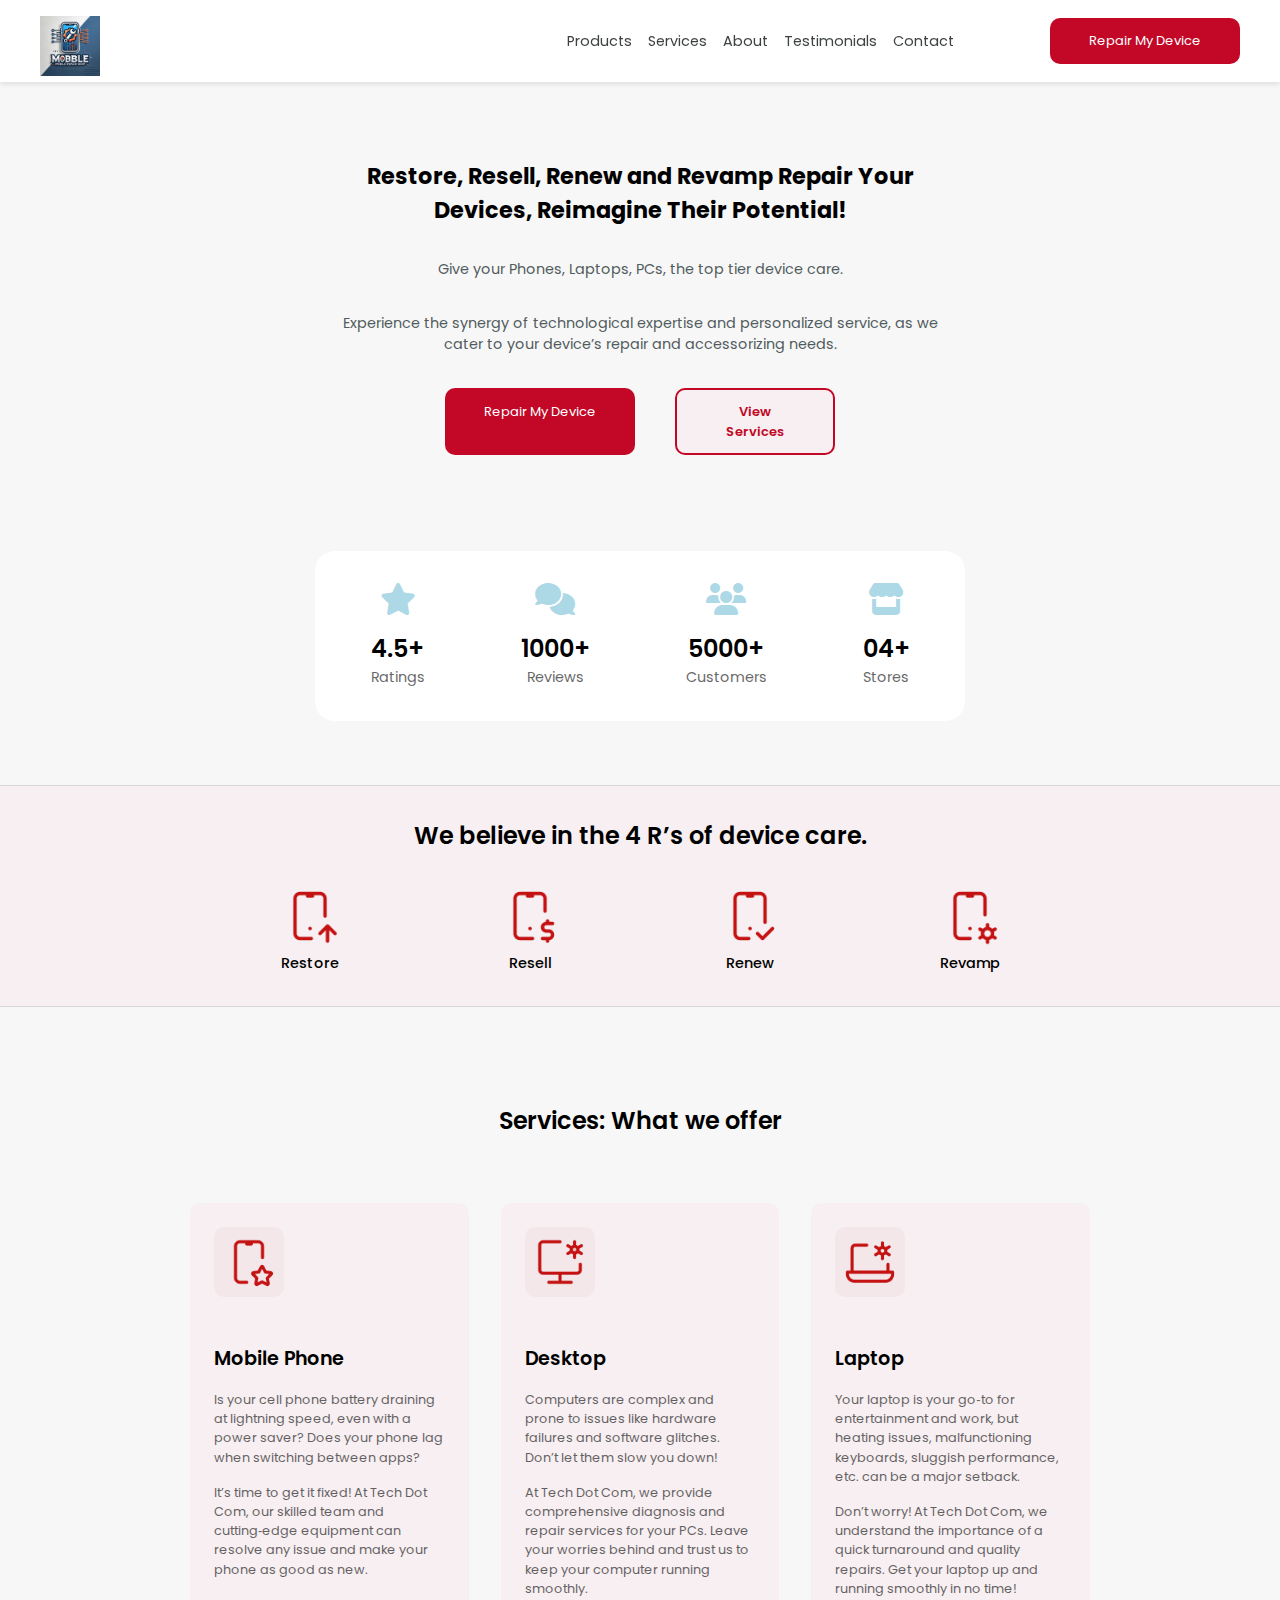
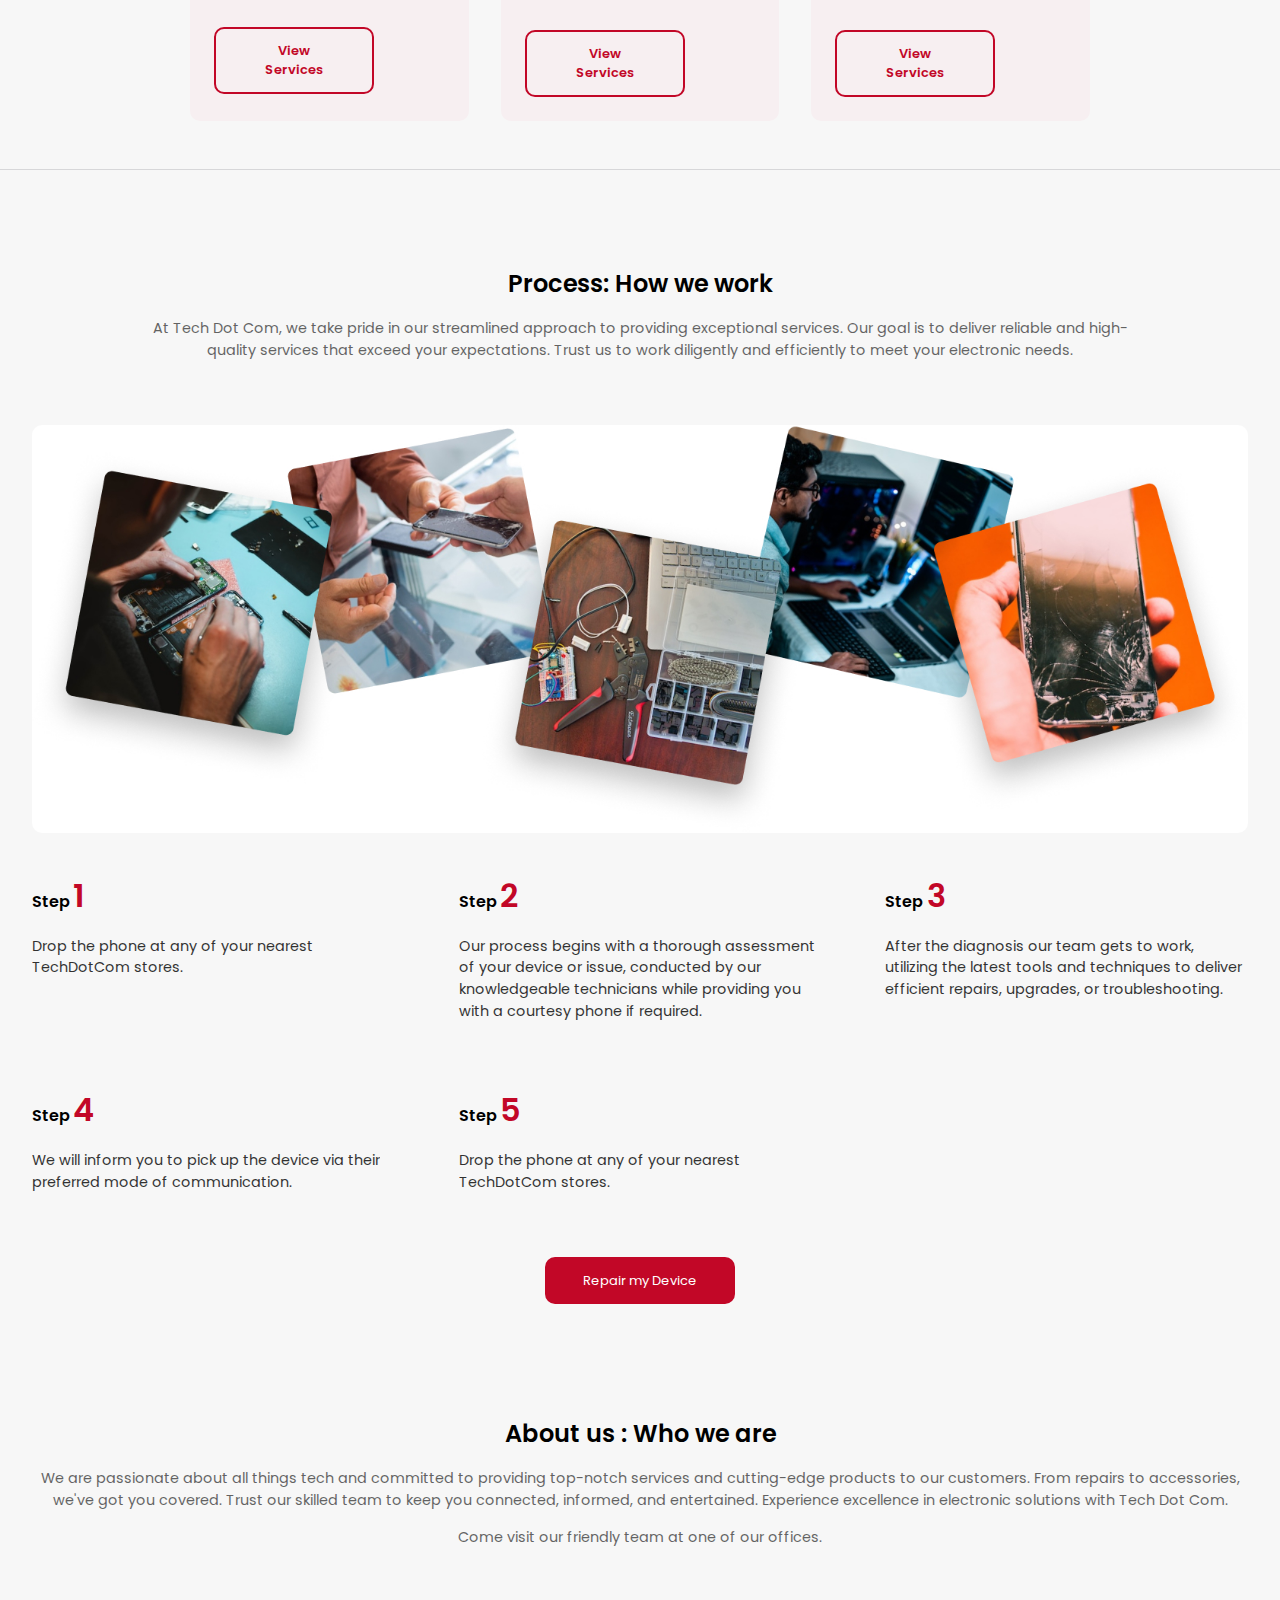
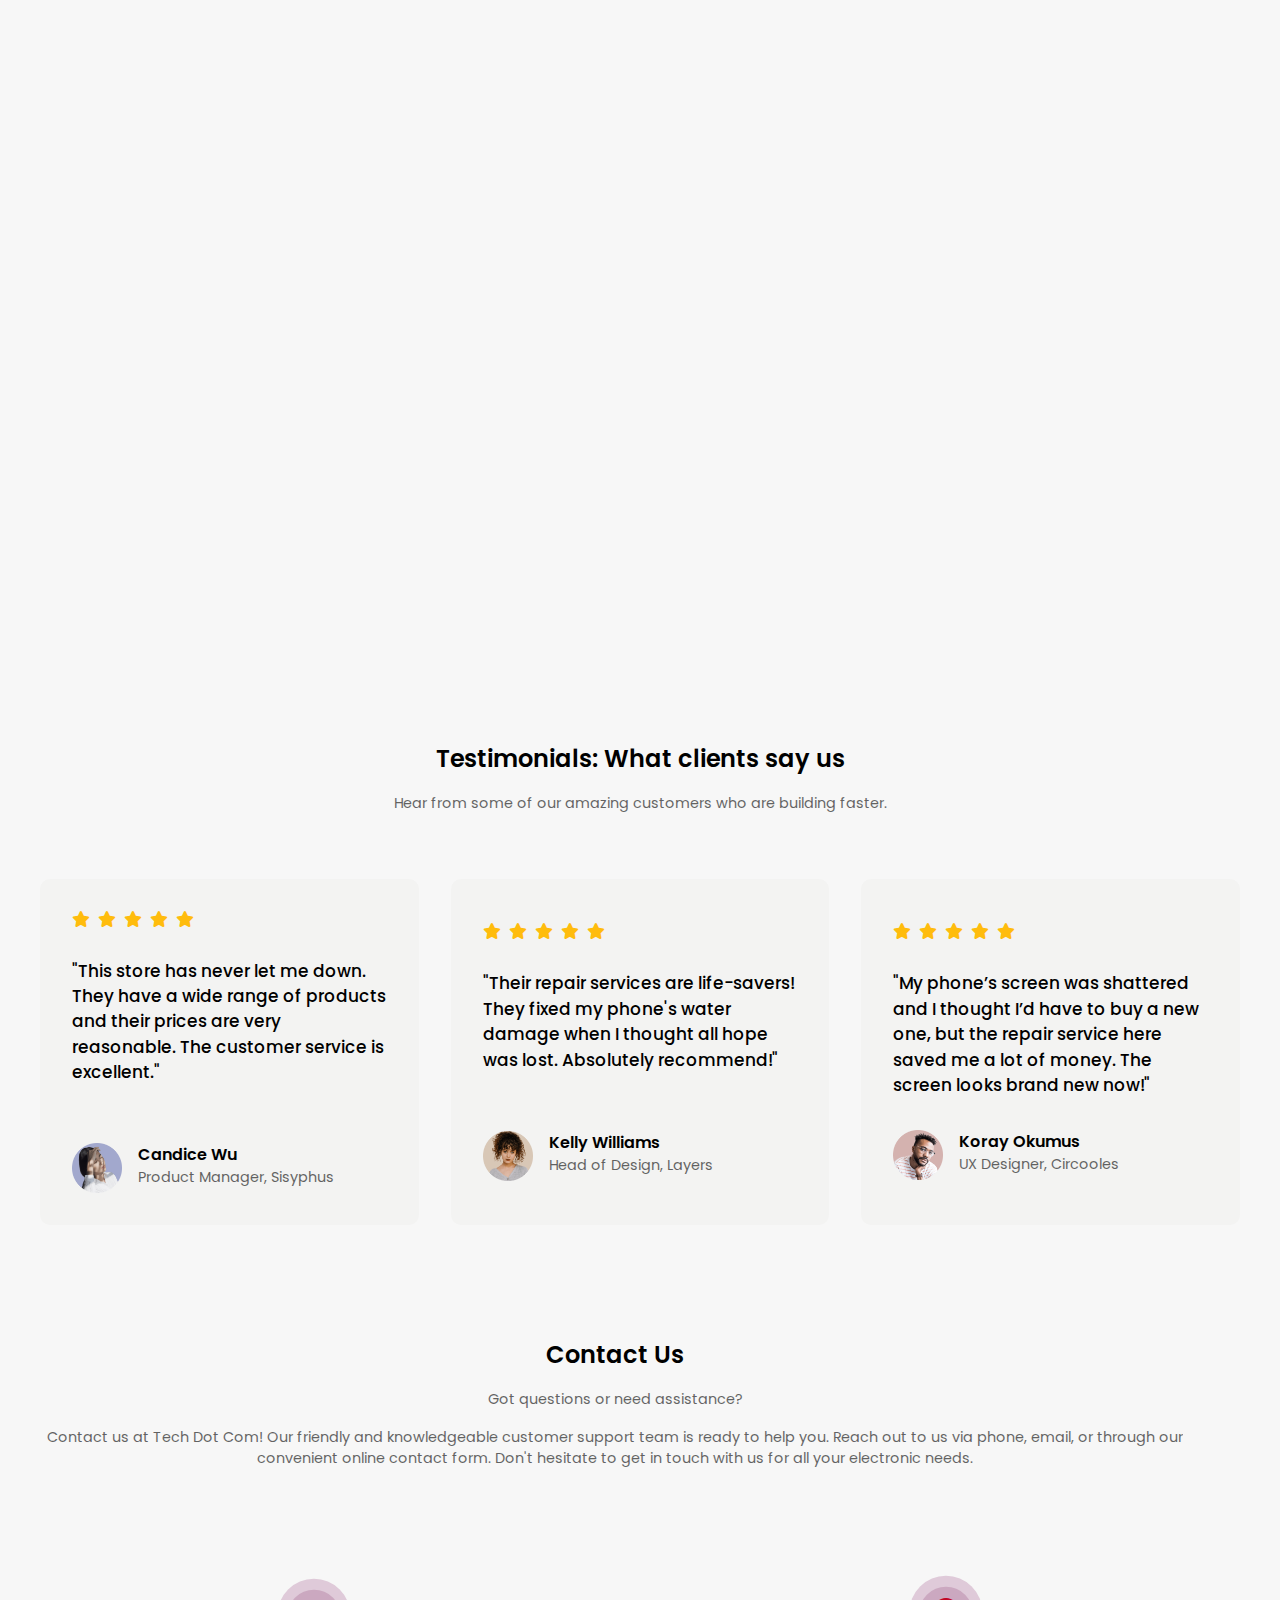
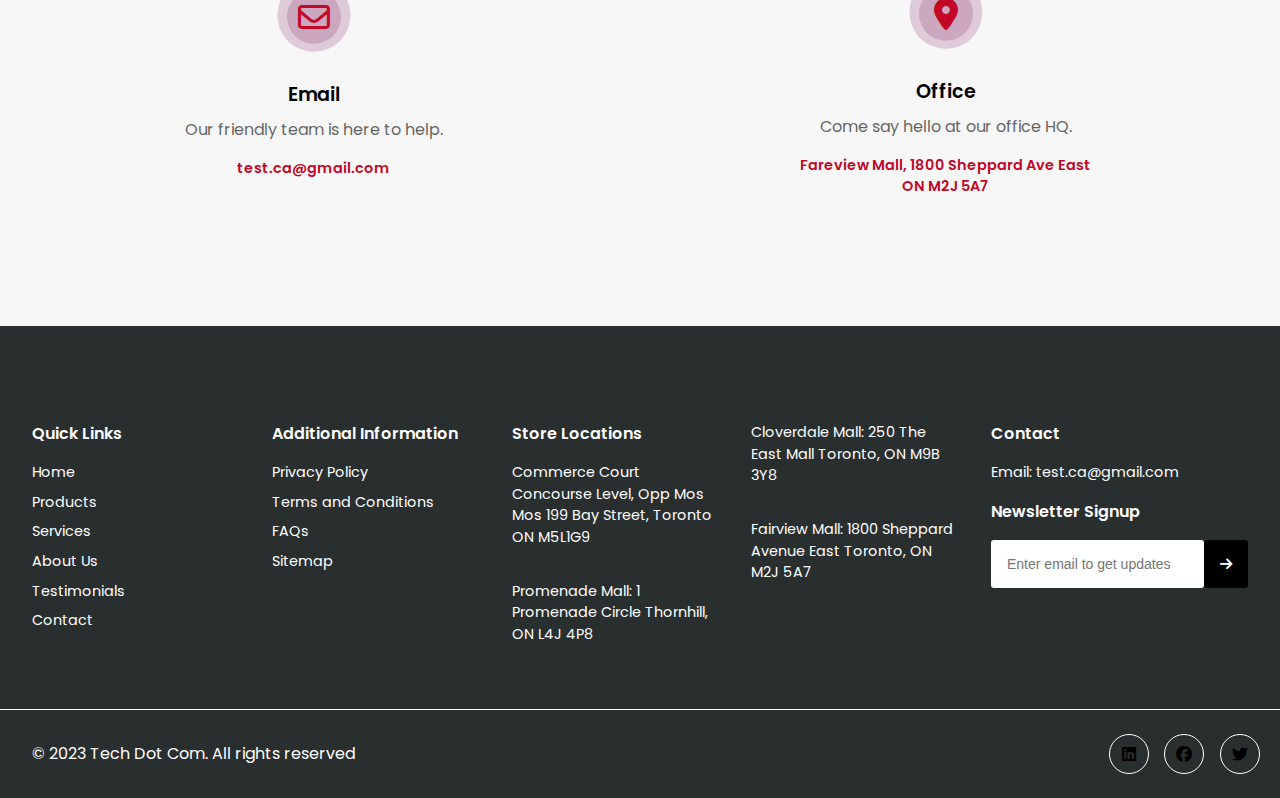
==== commit dca81c36: "updated logo and favicon pathways to display properly through Vercel" ====
--- a/index.html
+++ b/index.html
@@ -9,14 +9,14 @@
 <link href="https://fonts.googleapis.com/css2?family=Poppins:ital,wght@0,100;0,200;0,300;0,400;0,500;0,600;0,700;0,800;0,900;1,100;1,200;1,300;1,400;1,500;1,600;1,700;1,800;1,900&display=swap" rel="stylesheet">
 <link rel="stylesheet" href="https://cdnjs.cloudflare.com/ajax/libs/font-awesome/6.7.2/css/all.min.css" integrity="sha512-Evv84Mr4kqVGRNSgIGL/F/aIDqQb7xQ2vcrdIwxfjThSH8CSR7PBEakCr51Ck+w+/U6swU2Im1vVX0SVk9ABhg==" crossorigin="anonymous" referrerpolicy="no-referrer" />
     <title>Mobile Repair Shop Website</title>
-    <link rel="icon" href="images/favicon.png">
+    <link rel="icon" href="Images/favicon.png">
 </head>
 <body>
     <!-- Navbar Begin -->
     <nav class="navbar" role="navigation" aria-label="Main Navigation">
       <div class="navbar__container container">
           <div class="navbar__logo">
-        <a href="index.html" aria-label="Logo Home Link"><img src="images/Logo.png" alt="Website logo"></a>
+        <a href="index.html" aria-label="Logo Home Link"><img src="Images/Logo.png" alt="Website logo"></a>
       </div>
           <!-- Desktop Menu Begin -->
           <div class="navbar__main-menu-items">
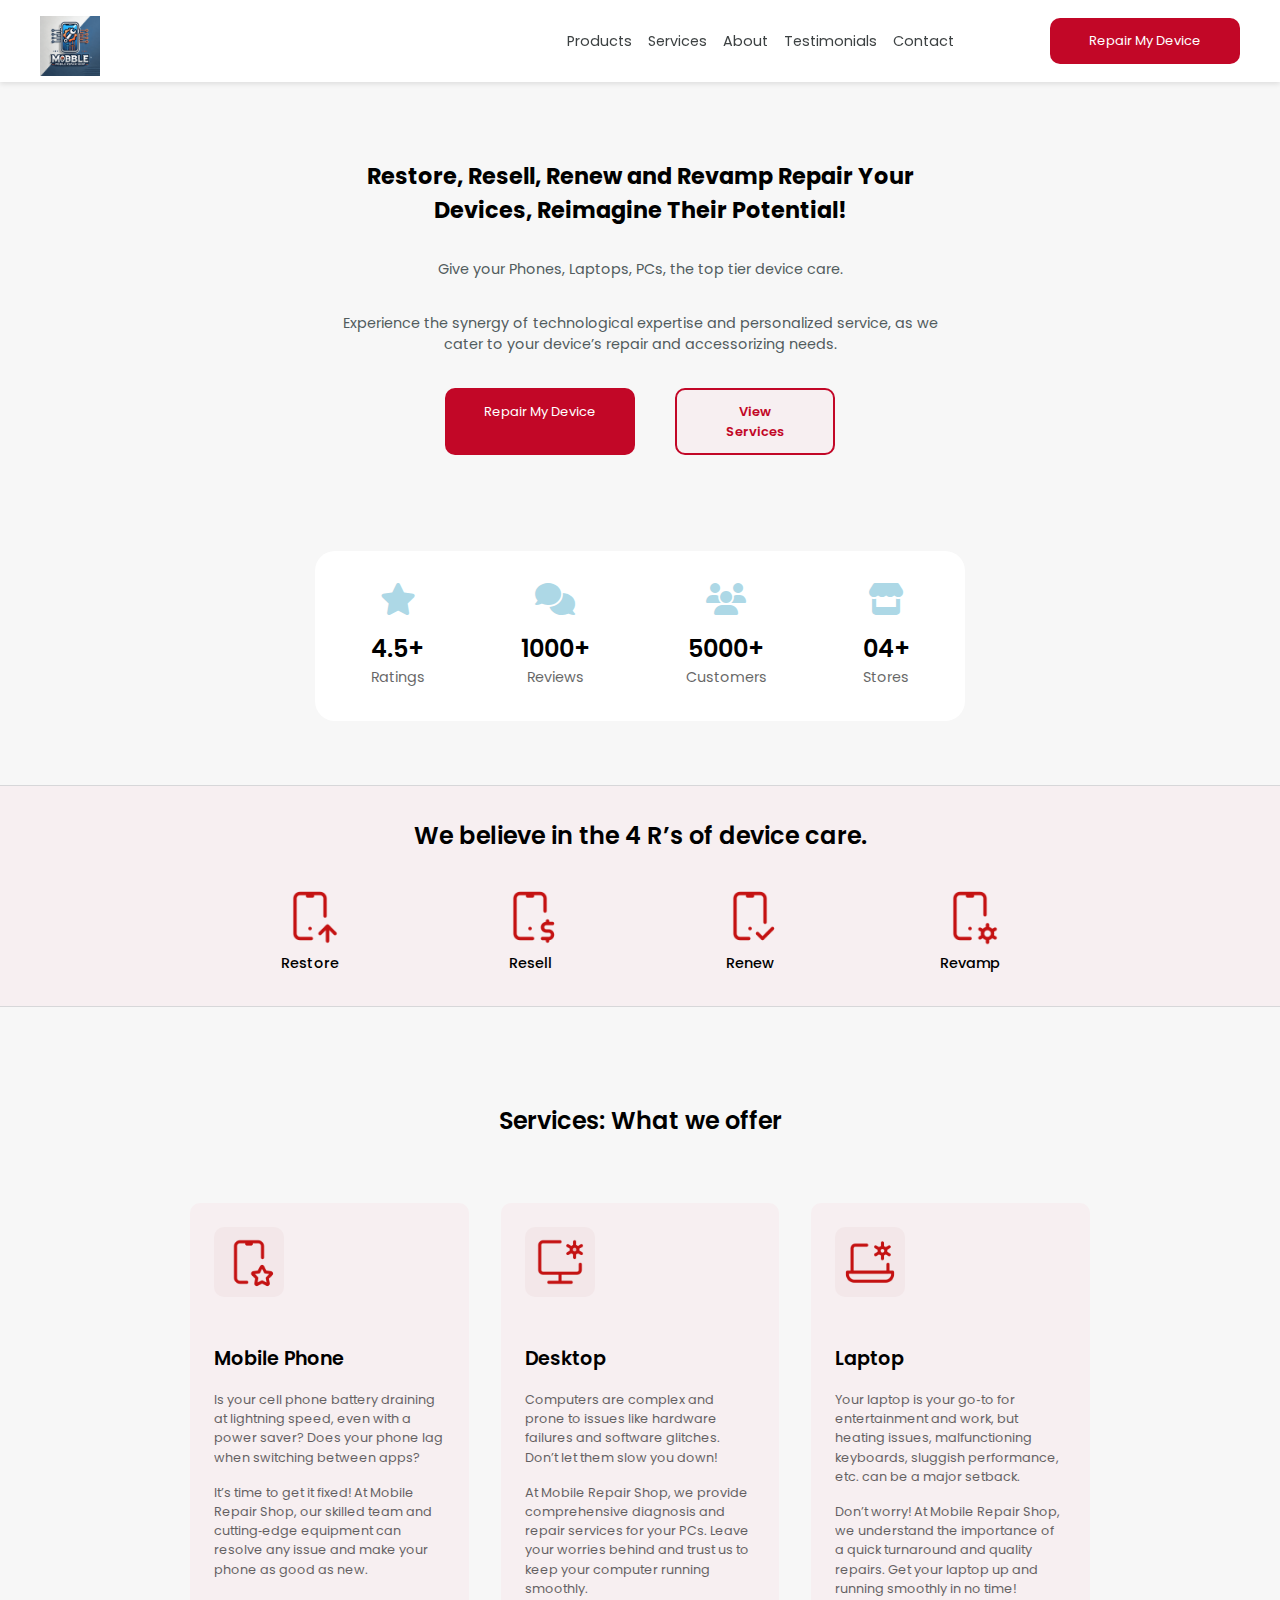
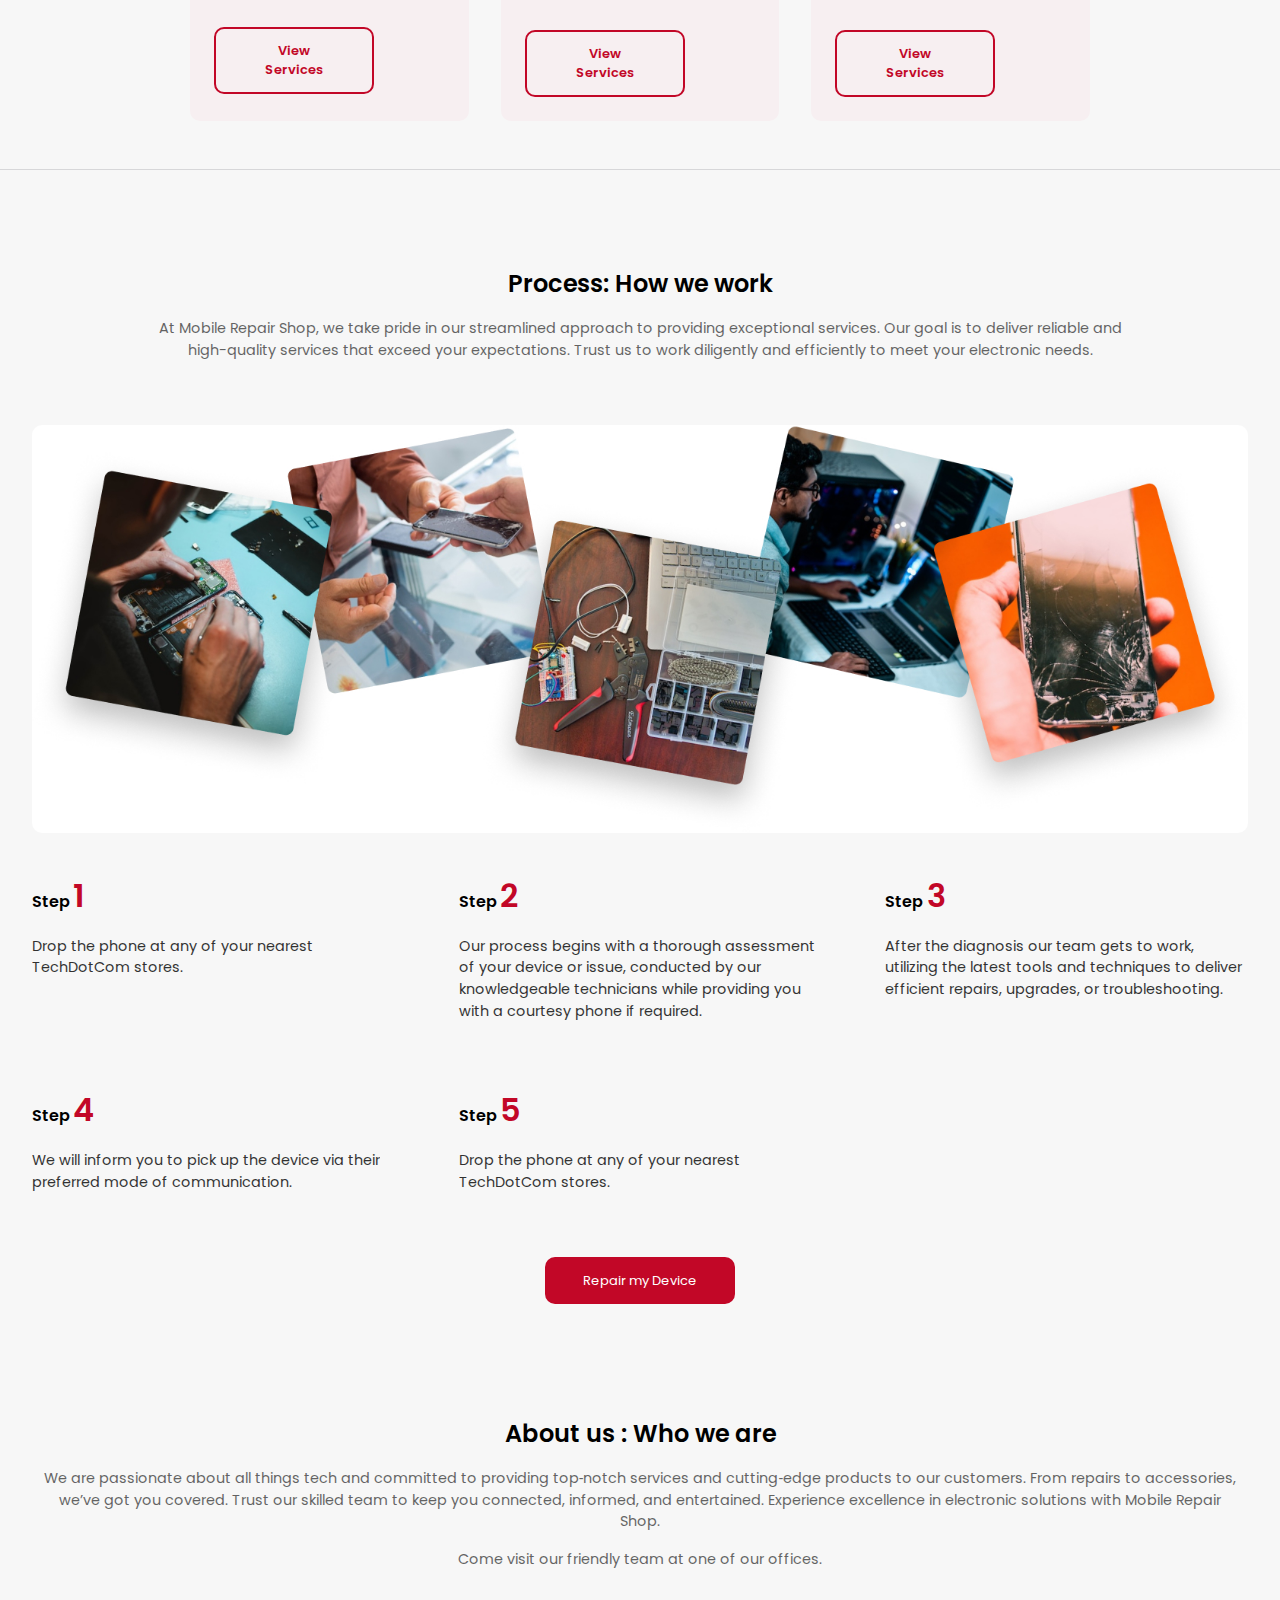
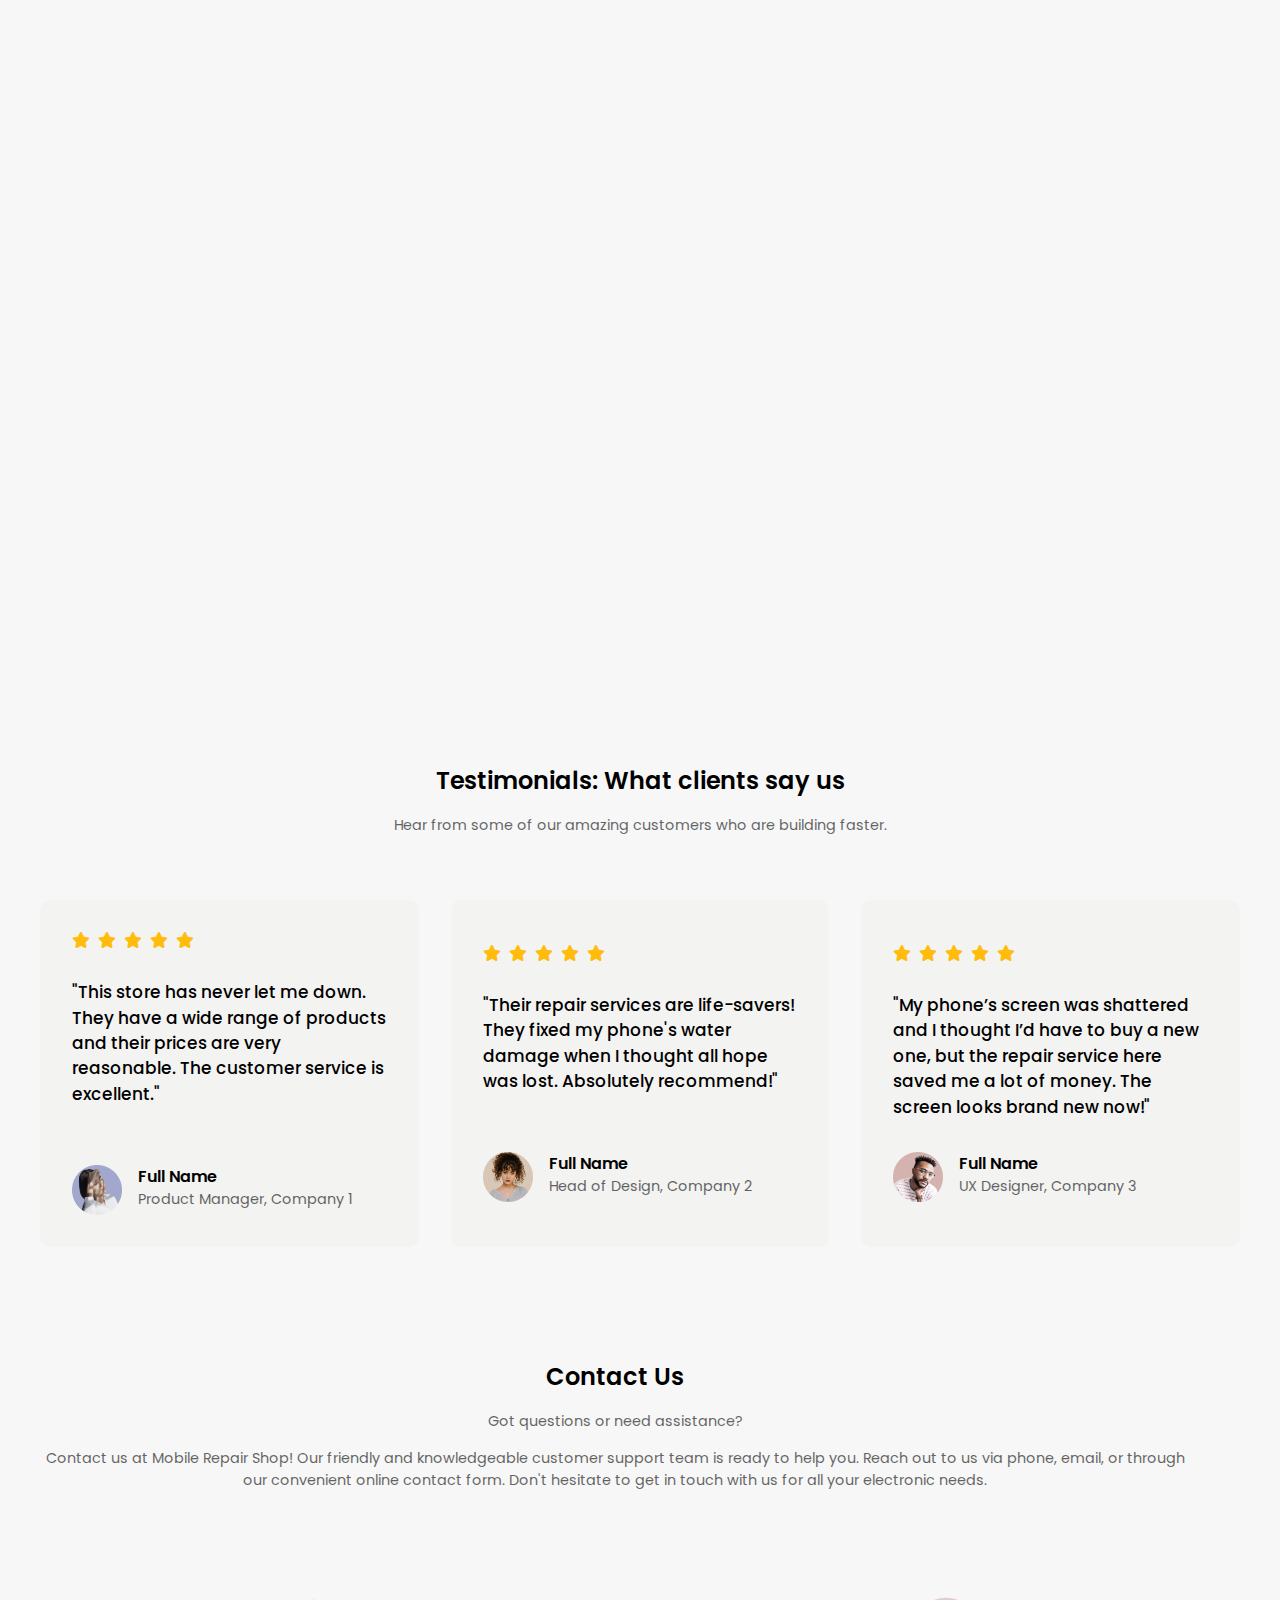
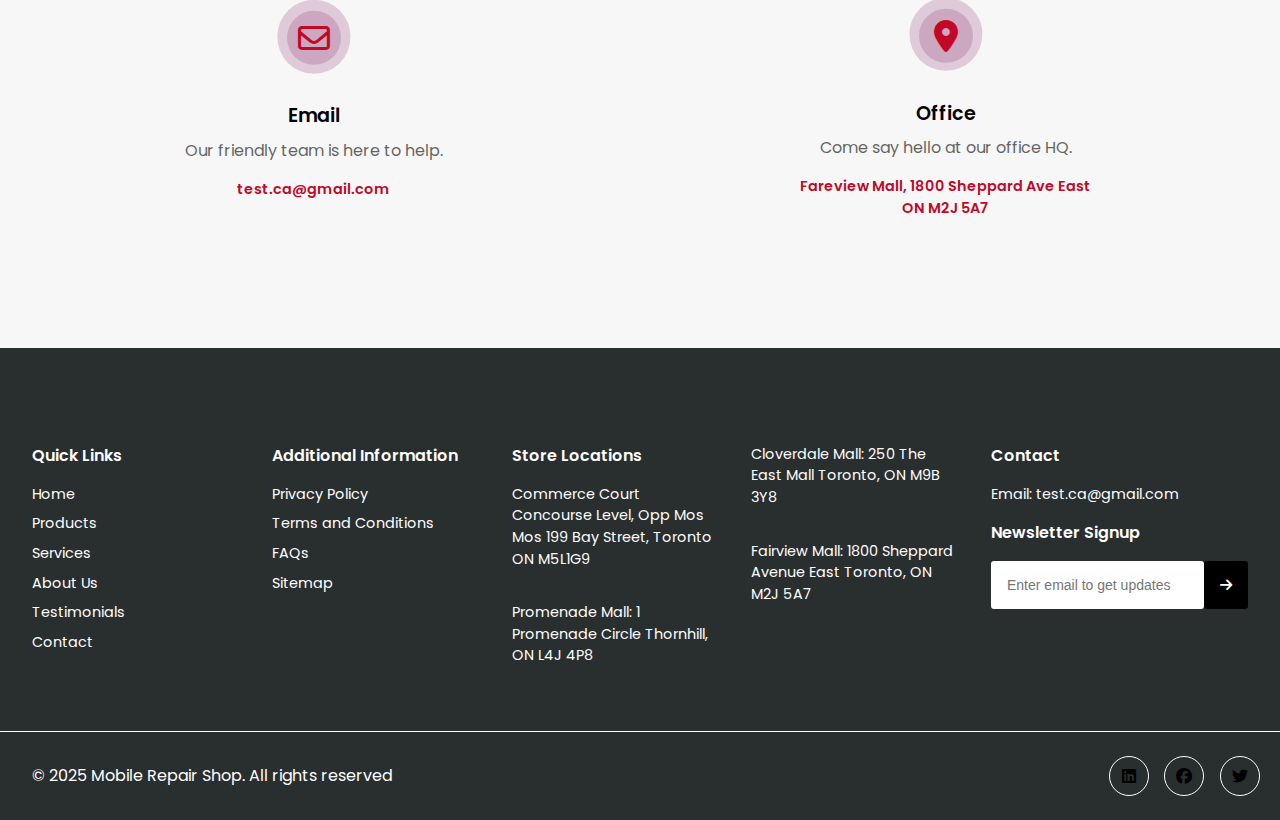
==== commit ad0e913b: "Final Version of Website" ====
--- a/index.html
+++ b/index.html
@@ -21,8 +21,8 @@
           <!-- Desktop Menu Begin -->
           <div class="navbar__main-menu-items">
               <ul class="navbar__main-menu-list">
-                  <li class="navbar__menu-item"><a href="index.html#products" class="navbar__menu-link">Products</a></li>
-                  <li class="navbar__menu-item"><a href="index.html#services" class="navbar__menu-link">Services</a></li>
+                  <li class="navbar__menu-item"><a href="products.html" class="navbar__menu-link">Products</a></li>
+                  <li class="navbar__menu-item"><a href="services.html" class="navbar__menu-link">Services</a></li>
                   <li class="navbar__menu-item"><a href="index.html#about" class="navbar__menu-link">About</a></li>
                   <li class="navbar__menu-item"><a href="index.html#testimonials" class="navbar__menu-link">Testimonials</a></li>
                   <li class="navbar__menu-item"><a href="contact.html" class="navbar__menu-link">Contact</a></li>
@@ -38,8 +38,8 @@
               </div>
           <div class="navbar__mobile-menu-items" id="navbar__mobile-menu-items">
               <ul class="navbar__mobile-menu-list">
-                  <li class="navbar__mobile-menu-item"><a href="index.html#products" class="navbar__mobile-menu-link">Products</a></li>
-                  <li class="navbar__mobile-menu-item"><a href="index.html#services" class="navbar__mobile-menu-link">Services</a></li>
+                  <li class="navbar__mobile-menu-item"><a href="products.html" class="navbar__mobile-menu-link">Products</a></li>
+                  <li class="navbar__mobile-menu-item"><a href="services.html" class="navbar__mobile-menu-link">Services</a></li>
                   <li class="navbar__mobile-menu-item"><a href="index.html#about" class="navbar__mobile-menu-link">About</a></li>
                   <li class="navbar__mobile-menu-item"><a href="index.html#testimonials" class="navbar__mobile-menu-link">Testimonials</a></li>
                   <li class="navbar__mobile-menu-item"><a href="contact.html" class="navbar__mobile-menu-link">Contact</a></li>
@@ -85,27 +85,27 @@
         </div>              
     </section>
      <!-- Hero End -->
-      <!-- Products Begin -->
-       <section class="products" id="products" role="main">
+      <!-- Device Care Begin -->
+       <section class="device__care" id="device__care" role="region" aria-label="Device Care">
         <div class="container">
-          <div class="products__header">
-          <h2 class="products__title">We believe in the 4 R&rsquo;s of device care.</h2> 
+          <div class="device__care-header">
+          <h2 class="device__care-title">We believe in the 4 R&rsquo;s of device care.</h2> 
         </div> 
-        <div class="products__content">
-          <div class="products__content-item"><img class="products__content-item-image" src="Images/Restore_Icon.png" alt="Restore Icon"><h3 class="products__content-item-title">Restore</h3>
-          </div>
-          <div class="products__content-item"><img class="products__content-item-image" src="Images/Resell_Icon.png" alt="Resell Icon"><h3 class="products__content-item-title">Resell</h3>
-          </div>
-          <div class="products__content-item"><img class="products__content-item-image" src="Images/Renew_Icon.png" alt="Renew Icon"><h3 class="products__content-item-title">Renew</h3>
-          </div>
-          <div class="products__content-item"><img class="products__content-item-image" src="Images/Revamp_Icon.png" alt="Revamp Icon"><h3 class="products__content-item-title">Revamp</h3>
+        <div class="device__care-content">
+          <div class="device__care-content-item"><img class="device__care-content-item-image" role="img" src="Images/Index/Restore_Icon.png" alt="Restore Icon"><h3 class="device__care-content-item-title">Restore</h3>
+          </div>
+          <div class="device__care-content-item"><img class="device__care-content-item-image" role="img" src="Images/Index/Resell_Icon.png" alt="Resell Icon"><h3 class="device__care-content-item-title">Resell</h3>
+          </div>
+          <div class="device__care-content-item"><img class="device__care-content-item-image" role="img" src="Images/Index/Renew_Icon.png" alt="Renew Icon"><h3 class="device__care-content-item-title">Renew</h3>
+          </div>
+          <div class="device__care-content-item"><img class="device__care-content-item-image" role="img" src="Images/Index/Revamp_Icon.png" alt="Revamp Icon"><h3 class="device__care-content-item-title">Revamp</h3>
           </div>
         </div>
       </div>
        </section>
-      <!-- Products End -->
+      <!-- Device Care End -->
        <!-- Services Begin -->
-        <section class="services" id="services">
+        <section class="services" id="services" role="region" aria-label="Services">
           <div class="container">
             <div class="services__header">
               <h2 class="services__title">Services: What we offer</h2>
@@ -113,34 +113,34 @@
             <div class="services__cards">
               <!-- Card 1 Begin --> 
               <div class="services__card">    
-                      <img class="services__icon" src="Images/MobilePhone_Icon.png" alt="Mobile Icon">     
+                      <img class="services__icon" role="img" src="Images/Index/MobilePhone_Icon.png" alt="Mobile Icon">     
                       <h4 class="services__header">Mobile Phone</h4>
                       <p class="services__description">Is your cell phone battery draining at lightning speed, even with a power saver? Does your phone lag when switching between apps?</p>
-                      <p class="services__description">It&rsquo;s time to get it fixed! At Tech Dot Com, our skilled team and cutting&#8209;edge equipment can resolve any issue and make your phone as good as new.</p>
+                      <p class="services__description">It&rsquo;s time to get it fixed! At Mobile Repair Shop, our skilled team and cutting&#8209;edge equipment can resolve any issue and make your phone as good as new.</p>
                     <div class="services__button">
-                      <a class="services__button btn_white" href="index.html#services" role="button">View Services</a>
+                      <a class="services__button btn_white" href="services.html" role="button">View Services</a>
                     </div>
               </div>
               <!-- Card 1 End -->
               <!-- Card 2 Begin --> 
               <div class="services__card"> 
-                <img class="services__icon" src="Images/Desktop_Icon.png" alt="Desktop Icon">        
+                <img class="services__icon" role="img" src="Images/Index/Desktop_Icon.png" alt="Desktop Icon">        
                 <h4 class="services__header">Desktop</h4>
                 <p class="services__description">Computers are complex and prone to issues like hardware failures and software glitches. Don&rsquo;t let them slow you down!</p>
-                <p class="services__description">At Tech Dot Com, we provide comprehensive diagnosis and repair services for your PCs. Leave your worries behind and trust us to keep your computer running smoothly.</p>
+                <p class="services__description">At Mobile Repair Shop, we provide comprehensive diagnosis and repair services for your PCs. Leave your worries behind and trust us to keep your computer running smoothly.</p>
                 <div class="services__button">
-                <a class="btn_white" href="index.html#services" role="button">View Services</a>
+                <a class="btn_white" href="services.html" role="button">View Services</a>
               </div>
         </div>
               <!-- Card 2 End -->
               <!-- Card 3 Begin --> 
               <div class="services__card">  
-                <img class="services__icon" src="Images/Laptop_Icon.png" alt="Laptop Icon">       
+                <img class="services__icon" role="img" src="Images/Index/Laptop_Icon.png" alt="Laptop Icon">       
                 <h4 class="services__header">Laptop</h4>
                 <p class="services__description">Your laptop is your go&#8209;to for entertainment and work, but heating issues, malfunctioning keyboards, sluggish performance, etc. can be a major setback.</p>
-                <p class="services__description">Don&rsquo;t worry! At Tech Dot Com, we understand the importance of a quick turnaround and quality repairs. Get your laptop up and running smoothly in no time!</p>
+                <p class="services__description">Don&rsquo;t worry! At Mobile Repair Shop, we understand the importance of a quick turnaround and quality repairs. Get your laptop up and running smoothly in no time!</p>
                 <div class="services__button">            
-                <a class="btn_white" href="index.html#services" role="button">View Services</a>
+                <a class="btn_white" href="services.html" role="button">View Services</a>
               </div> 
         </div>
               <!-- Card 3 End -->
@@ -149,16 +149,16 @@
         </section>
        <!-- Services End -->
         <!-- Process Begin -->
-        <section class="process" id="process">
+        <section class="process" id="process" role="region" aria-label="Process">
           <div class="container-lg">
               <div class="process__content">
             <h2 class="process__title">Process: How we work</h2>
             <p class="process__text">
-              At Tech Dot Com, we take pride in our streamlined approach to providing exceptional services. Our goal is to deliver reliable and high-quality services
+              At Mobile Repair Shop, we take pride in our streamlined approach to providing exceptional services. Our goal is to deliver reliable and high-quality services
                that exceed your expectations. Trust us to work diligently and efficiently to meet your electronic needs.
               </p>
               <div class="process_image">
-              <img class="process_image-img" src="Images/Process_Image.jpg" alt="Process Image">
+              <img class="process_image-img" src="Images/Index/Process_Image.jpg" alt="Process Image" role="img">
             </div>
           </div>
           <div class="process__steps">
@@ -175,21 +175,21 @@
       </section>
         <!-- Process End -->
          <!-- About Begin -->
-         <section class="about" id="about">
+         <section class="about" id="about" role="region" aria-label="About">
           <div class="container">
             <div class="about__heading">
               <h2 class="about__heading-title">About us : Who we are</h2>
-              <p class="about__heading-description">We are passionate about all things tech and committed to providing top-notch services and cutting-edge products to our customers. From repairs to accessories, we've got you covered. Trust our skilled team to keep you connected, informed, and entertained. Experience excellence in electronic solutions with Tech Dot Com.</p>
+              <p class="about__heading-description">We are passionate about all things tech and committed to providing top&#8209;notch services and cutting&#8209;edge products to our customers. From repairs to accessories, we&rsquo;ve got you covered. Trust our skilled team to keep you connected, informed, and entertained. Experience excellence in electronic solutions with Mobile Repair Shop.</p>
               <p class="about__heading-description">Come visit our friendly team at one of our offices.</p>
             </div>
           <div class="about__map" role="img" aria-label="our location">
-            <iframe src="https://www.google.com/maps/embed?pb=!1m18!1m12!1m3!1d2887.004813246739!2d-79.3790848!3d43.6480682!2m3!1f0!2f0!3f0!3m2!1i1024!2i768!4f13.1!3m3!1m2!1s0x89d4cb2d4508294b%3A0xbc13e66f943857fa!2sCommerce%20Court%20West!5e0!3m2!1sen!2sca!4v1740171663587!5m2!1sen!2sca" loading="lazy" referrerpolicy="no-referrer-when-downgrade" allowfullscreen></iframe>
+            <iframe title="map" src="https://www.google.com/maps/embed?pb=!1m18!1m12!1m3!1d2887.004813246739!2d-79.3790848!3d43.6480682!2m3!1f0!2f0!3f0!3m2!1i1024!2i768!4f13.1!3m3!1m2!1s0x89d4cb2d4508294b%3A0xbc13e66f943857fa!2sCommerce%20Court%20West!5e0!3m2!1sen!2sca!4v1740171663587!5m2!1sen!2sca" loading="lazy" referrerpolicy="no-referrer-when-downgrade" allowfullscreen></iframe>
           </div>    
           </div>
       </section>
      <!-- About End -->
       <!-- Testimonials Begin -->
-       <section class="testimonials" id="testimonials">
+       <section class="testimonials" id="testimonials" role="region" aria-label="Testimonials">
         <div class="container">
           <div class="testimonials__heading">
             <h2 class="testimonials__heading-title">Testimonials: What clients say us</h2>
@@ -203,10 +203,10 @@
               </div>   
                     <p class="testimonials__testimonial">&quot;This store has never let me down. They have a wide range of products and their prices are very reasonable. The customer service is excellent.&quot;</p>
                   <div class="testimonials__individual">
-                    <img class="testimonials__image" src="Images/Testimonial_1.png" alt="Candice Wu">
+                    <img class="testimonials__image" role="img" src="Images/Index/Testimonial_1.png" alt="Candice Wu">
                     <div class="testimonials__individual-flex">
-                      <h4 class="testimonials__name">Candice Wu</h4>
-                      <p class="testimonials__job-title">Product Manager, Sisyphus</p>
+                      <h4 class="testimonials__name">Full Name</h4>
+                      <p class="testimonials__job-title">Product Manager, Company 1</p>
                     </div>
                   </div>
             </div>
@@ -218,10 +218,10 @@
             </div>   
                     <p class="testimonials__testimonial">&quot;Their repair services are life-savers! They fixed my phone's water damage when I thought all hope was lost. Absolutely recommend!&quot;</p>
                   <div class="testimonials__individual">
-                    <img class="testimonials__image" src="Images/Testimonial_2.png" alt="Kelly Williams">
+                    <img class="testimonials__image" role="img" src="Images/Index/Testimonial_2.png" alt="Kelly Williams">
                     <div class="testimonials__individual-flex">
-                      <h4 class="testimonials__name">Kelly Williams</h4>
-                      <p class="testimonials__job-title">Head of Design, Layers</p>
+                      <h4 class="testimonials__name">Full Name</h4>
+                      <p class="testimonials__job-title">Head of Design, Company 2</p>
                     </div>
                   </div>
             </div>
@@ -233,10 +233,10 @@
               </div>   
                     <p class="testimonials__testimonial">&quot;My phone&rsquo;s screen was shattered and I thought I&rsquo;d have to buy a new one, but the repair service here saved me a lot of money. The screen looks brand new now!&quot;</p>
                   <div class="testimonials__individual">
-                    <img class="testimonials__image" src="Images/Testimonial_3.png" alt="Koray Okumus">
+                    <img class="testimonials__image" role="img" src="Images/Index/Testimonial_3.png" alt="Koray Okumus">
                     <div class="testimonials__individual-flex">
-                    <h4 class="testimonials__name">Koray Okumus</h4>
-                    <p class="testimonials__job-title">UX Designer, Circooles</p>
+                    <h4 class="testimonials__name">Full Name</h4>
+                    <p class="testimonials__job-title">UX Designer, Company 3</p>
                   </div>
                   </div>
             </div>
@@ -246,12 +246,12 @@
        </section>
       <!-- Testimonials End -->
        <!-- Contact Us Begin -->
-        <section class="contact" id="contact">
+        <section class="contact" id="contact" role="region" aria-label="Contact Us">
           <div class="container">
             <div class="contact__heading">
               <h2 class="contact__heading-title">Contact Us</h2>
               <p class="contact__heading-description">Got questions or need assistance?</p>
-              <p class="contact__heading-description">Contact us at Tech Dot Com! Our friendly and knowledgeable customer support team is ready to help you. Reach out to us via phone, email, or through our convenient online contact form. Don't hesitate to get in touch with us for all your electronic needs.</p>
+              <p class="contact__heading-description">Contact us at Mobile Repair Shop! Our friendly and knowledgeable customer support team is ready to help you. Reach out to us via phone, email, or through our convenient online contact form. Don't hesitate to get in touch with us for all your electronic needs.</p>
             </div>
             <div class="contact__content">
               <!-- Contact Info Section 1 Begin -->
@@ -298,8 +298,8 @@
               <h4 class="footer__header">Quick Links</h4>
               <ul class="footer__links-list" aria-label="Quick Links List">
                 <li class="footer__links-item"><a href="index.html#home" class="footer__links-link" aria-label="Home">Home</a></li>
-                <li class="footer__links-item"><a href="index.html#products" class="footer__links-link" aria-label="products">Products</a></li>
-                <li class="footer__links-item"><a href="index.html#services" class="footer__links-link" aria-label="services">Services</a></li>
+                <li class="footer__links-item"><a href="products.html" class="footer__links-link" aria-label="products">Products</a></li>
+                <li class="footer__links-item"><a href="services.html" class="footer__links-link" aria-label="services">Services</a></li>
                 <li class="footer__links-item"><a href="index.html#about" class="footer__links-link" aria-label="about us">About Us</a></li>
                 <li class="footer__links-item"><a href="index.html#testimonials" class="footer__links-link" aria-label="testimonials">Testimonials</a></li>
                 <li class="footer__links-item"><a href="contact.html" class="footer__links-link" aria-label="contact">Contact</a></li>
@@ -318,25 +318,25 @@
               <h4 class="footer__header">Store Locations</h4>
               <ul class="footer__links-list" aria-label="Store Locations">
                 <li class="footer__links-item">
-                  <a href="#" class="footer__links-link" aria-label="Store Location">
+                  <a href="https://www.google.com/maps/place/Commerce+Court+West/@43.6316173,-79.5595314,787m/data=!3m1!1e3!4m6!3m5!1s0x89d4cb2d4508294b:0xbc13e66f943857fa!8m2!3d43.6481326!4d-79.3795089!16s%2Fg%2F11f_f5hpcq?entry=ttu&g_ep=EgoyMDI1MDIxOS4xIKXMDSoJLDEwMjExNDU1SAFQAw%3D%3D" target="_blank" class="footer__links-link" aria-label="Store Location">
                   Commerce Court
                   Concourse Level, Opp Mos Mos
                   199 Bay Street, Toronto
                   ON M5L1G9</a>
                 </li>
                 <li class="footer__links-item">
-                  <a href="#" class="footer__links-link" aria-label="Store Location">Promenade Mall: 1 Promenade Circle Thornhill, ON L4J 4P8</a>
+                  <a href="https://www.google.com/maps/place/Promenade+Shopping+Centre/@43.8065561,-79.4543167,392m/data=!3m2!1e3!5s0x882b2c3745c97587:0xb43516d7a74ccb00!4m15!1m8!3m7!1s0x882b2c3742fb1a4d:0x6344e7af6f744e57!2s1+Promenade+Cir,+Thornhill,+ON+L4J+4P8!3b1!8m2!3d43.8064797!4d-79.4524593!16s%2Fg%2F11bw3f_21q!3m5!1s0x882b2c3742d00c31:0x6a9c24d5008c55d1!8m2!3d43.8068338!4d-79.4538852!16s%2Fm%2F03qj7b9?authuser=0&entry=ttu&g_ep=EgoyMDI1MDMxMi4wIKXMDSoJLDEwMjExNDU1SAFQAw%3D%3D" target="_blank" class="footer__links-link" aria-label="Store Location">Promenade Mall: 1 Promenade Circle Thornhill, ON L4J 4P8</a>
                 </li>
               </ul>
             </div>
             <div class="footer__links" aria-label="Store Locations">
               <ul class="footer__links-list" aria-label="Store Locations">
                 <li class="footer__links-item">
-                  <a href="#" class="footer__links-link" aria-label="Store Location">
+                  <a href="https://www.google.com/maps/place/Cloverdale+Mall/@43.6316173,-79.5595314,17z/data=!4m7!3m6!1s0x882b375ba373db19:0x9cd556705f54a978!8m2!3d43.6316173!4d-79.5547678![base64]!16s%2Fm%2F0n52782?entry=tts&shorturl=1" target="_blank" class="footer__links-link" aria-label="Store Location">
                     Cloverdale Mall: 250 The East Mall Toronto, ON M9B 3Y8</a>
                 </li>
                 <li class="footer__links-item">
-                  <a href="#" class="footer__links-link" aria-label="Store Location">Fairview Mall: 1800 Sheppard Avenue East Toronto, ON M2J 5A7</a>
+                  <a href="https://www.google.com/maps/place/1800+Sheppard+Ave+E,+North+York,+ON+M2J+5A7/@43.7779939,-79.3466663,785m/data=!3m2!1e3!4b1!4m6!3m5!1s0x89d4d2f0700413b5:0x56c4a783e8e1fa4c!8m2!3d43.7779901!4d-79.3440914!16s%2Fg%2F11bw3fklvh?authuser=0&entry=ttu&g_ep=EgoyMDI1MDMxMi4wIKXMDSoJLDEwMjExNDU1SAFQAw%3D%3D" target="_blank" class="footer__links-link" aria-label="Store Location">Fairview Mall: 1800 Sheppard Avenue East Toronto, ON M2J 5A7</a>
                 </li>
               </ul>
             </div>
@@ -362,10 +362,10 @@
           </div>
           </div>
          </section>
-         <section class="footer__second-section" id="footer" role="contentinfo"> 
+         <section class="footer__second-section" role="contentinfo"> 
             <div class="footer__flex">
               <div class="footer__copyright">
-                <p>&copy; 2023 Tech Dot Com. All rights reserved</p>
+                <p>&copy; 2025 Mobile Repair Shop. All rights reserved</p>
               </div>
               <div class="footer__social">
                 <ul class="footer__social-links" aria-label="Social Links">
--- a/styles.css
+++ b/styles.css
@@ -282,34 +282,34 @@
     opacity: 0.6;
 }
 
-/* Products */
-
-.products {
+/* Device Care Section */
+
+.device__care {
     background-color: var(--quinary-color);
     border-top: 1px solid #d7d7d9;
     border-bottom: 1px solid #d7d7d9;
     padding: 2rem 4rem;
 }
 
-.products__title {
+.device__care-title {
     font-size: 1.5rem;
     font-weight: 600;
     text-align: center;
     margin-bottom: 2rem;
 }
 
-.products__content {
+.device__care-content {
     display: flex;
     justify-content: center;
     align-items: center;
     gap: 10rem;
 }
 
-.products__content-item-image {
+.device__care-content-item-image {
     width: 60px;
 }
 
-.products__content-item-title {
+.device__care-content-item-title {
     font-size: 0.9rem;
     font-weight: 500;
     text-align: center;
@@ -997,7 +997,7 @@
     padding: 0.5rem 1rem;
     width: 100%;
     margin: 1rem 0;
-    border: 1px solid #ccc;
+    border: 1px solid black;
     border-radius: 10px;
     outline-color: #cea9ca;
     z-index: 2;
@@ -1013,7 +1013,7 @@
     display: block;
     height: 200px;
     width: 100%;
-    border: 1px solid #ccc;
+    border: 1px solid black;
     border-radius: 10px;
     padding: 0.5rem 1rem;
     font-family: inherit;
@@ -1031,9 +1031,463 @@
     margin-top: 2rem;
 }
 
+/* Products Page */
+
+/* Hero */
+
+.products__hero {
+    padding: 6rem 4rem 2rem;
+}
+
+.products__hero-flex {
+    display: flex;
+    align-items: center;
+    gap: 1rem;
+    padding: 2rem 4rem 0rem;
+}
+
+.products__hero-text {
+    display: flex;
+    flex-direction: column;
+    gap: 1rem;
+}
+
+.products__hero-title {
+    font-size: 1.5rem;
+    font-weight: 700;
+}
+
+.products__hero-description {
+    font-size: 0.9rem;
+    font-weight: 400;
+    opacity: 0.7;
+}
+
+.products__hero-img {
+    max-width: 300px;
+}
+
+/* Mobile Cases */
+
+.mobile__cases {
+    padding: 2rem 4rem;
+}
+
+.mobile__cases-title {
+    font-size: 1.5rem;
+    font-weight: 700;
+    text-align: center;
+    margin-bottom: 2rem;
+}
+
+.mobile__cases-grid {
+    display: grid;
+    grid-template-columns: repeat(6, 160px);
+    gap: 1rem;
+    justify-content: center;
+}
+
+/* Screen Protectors */
+
+.screen__protectors {
+    padding: 6rem 4rem;
+}
+
+.screen__protectors-title {
+    font-size: 1.5rem;
+    font-weight: 700;
+    text-align: center;
+    margin-bottom: 2rem;
+}
+
+.screen__protectors-grid {
+    display: grid;
+    grid-template-columns: repeat(6, 160px);
+    gap: 1rem;
+    justify-content: center;
+}
+
+/* Camera Lens */
+
+.camera__lens {
+    padding: 0rem 4rem 2rem;
+}
+
+.camera__lens-title {
+    font-size: 1.5rem;
+    font-weight: 700;
+    text-align: center;
+    margin-bottom: 2rem;
+}
+
+.camera__lens-grid {
+    display: grid;
+    grid-template-columns: repeat(3, 160px);
+    gap: 1rem;
+    padding-left: 5rem;
+}
+
+/* Chargers & Cables */
+
+.chargers__cables {
+    padding: 4rem 2rem;
+}
+
+.chargers__cables-title {
+    font-size: 1.5rem;
+    font-weight: 700;
+    text-align: center;
+    margin-bottom: 2rem;
+}
+
+.chargers__cables-grid {
+    display: grid;
+    grid-template-columns: repeat(6, 160px);
+    gap: 1rem;
+    justify-content: center;
+}
+
+/* Services Page */
+
+/* Hero */
+
+.services__hero {
+    padding: 6rem 4rem 2rem;
+    background-color: var(--primary-color);
+}
+
+.services__hero-flex {
+    display: flex;
+    align-items: center;
+    max-width: 1000px;
+    margin: 2rem auto;
+    padding: 2rem;
+}
+
+.services__hero-content {
+    display: flex;
+    flex-direction: column;
+}
+
+.services__hero-text {
+    display: flex;
+    flex-direction: column;
+    gap: 1rem;
+}
+
+.services__hero-buttons {
+    display: flex;
+    justify-content: center;
+    align-items: center;
+    gap: 3rem;
+    margin-top: 1rem;
+}
+
+.services__hero-title {
+    font-size: 1.5rem;
+    font-weight: 700;
+}
+
+.services__hero-description {
+    font-size: 0.9rem;
+    font-weight: 400;
+    opacity: 0.7;
+}
+
+.services__hero-button {
+    display: inline-block;
+    text-decoration: none;
+    color: var(--tertiary-color);
+    font-size: 13px;
+    width: 160px;
+    padding: 0.75rem 1rem;
+    background: transparent;
+    border: 2px solid var(--tertiary-color);
+    border-radius: 10px;
+    cursor: pointer;
+    font-weight: 600;
+    transition: background-color 0.3s ease;
+    text-align: center;
+    
+    &:hover {
+    background-color: var(--quaternary-color);
+    border: 2px solid transparent;
+    color: var(--primary-color);
+    font-weight: 600;
+    }
+
+}
+
+.services__hero-img {
+    max-width: 350px;
+}
+
+/* Mobile Repair */
+
+.mobile__repair {
+    border-top: 1px solid #d7d7d9;
+    padding: 2rem 4rem 2rem;
+}
+
+
+.mobile__repair-header {
+    text-align: center;
+    display: flex;
+    flex-direction: column;
+    justify-content: center;
+    align-items: center;
+    gap: 1rem;
+    max-width: 850px;
+    margin: 0 auto;
+    margin-bottom: 4rem;
+}
+
+.mobile__repair-title {
+    font-size: 1.4rem;
+}
+
+.mobile__repair-text {
+    font-size: 0.9rem;
+    opacity: 0.8;
+}
+
+.mobile__repair-grid {
+    display: grid;
+    grid-template-columns: repeat(3, 270px);
+    gap: 2rem;
+    justify-content: center;
+    align-items: center;
+    padding: 0 2rem;
+}
+
+.mobile__repair-item {
+    background-color: var(--primary-color);
+    padding: 1rem;
+    border-radius: 10px;
+}
+
+.mobile__repair-item:nth-of-type(3) {
+    height: 480px;
+}
+
+.mobile__repair-item-title {
+    font-size: 1.1rem;
+    font-weight: 600;
+    margin: 1rem 0;
+}
+
+.mobile__repair-item-description {
+    font-size: 0.8rem;
+    opacity: 0.7;
+    margin-bottom: 2rem;
+}
+
+
+.mobile__repair-item-link {
+    color: var(--tertiary-color);
+    font-weight: 500;
+    font-size: 0.9rem;
+    transition: all 0.2s ease-in-out;
+}
+
+.mobile__repair-item-link:hover {
+    margin-right: 0.5rem;
+}
+
+.mobile__repair-item i {
+    color: var(--tertiary-color);
+    margin-left: 0.7rem;
+    transition: all 0.2s ease-in-out;
+}
+
+.mobile__repair-item i:hover {
+    margin-left: 1.2rem;
+}
+
+.mobile__repair-item-image {
+    max-width: 240px;
+}
+
+/* Laptop Repair */
+
+.laptop__repair {
+    padding: 6rem 4rem 2rem;
+}
+
+.laptop__repair-header {
+    text-align: center;
+    display: flex;
+    flex-direction: column;
+    justify-content: center;
+    align-items: center;
+    gap: 1rem;
+    max-width: 850px;
+    margin: 0 auto;
+    margin-bottom: 4rem;
+}
+
+.laptop__repair-title {
+    font-size: 1.4rem;
+}
+
+.laptop__repair-text {
+    font-size: 0.9rem;
+    opacity: 0.8;
+}
+
+.laptop__repair-grid {
+    display: grid;
+    grid-template-columns: repeat(3, 300px);
+    gap: 2rem;
+    justify-content: center;
+    align-items: center;
+    padding: 0 2rem;
+}
+
+.laptop__repair-item {
+    background-color: var(--primary-color);
+    padding: 1rem;
+    border-radius: 10px;
+}
+
+.laptop__repair-item:nth-of-type(2) .laptop__repair-item-description {
+    margin-bottom: 6.8rem;
+}
+
+.laptop__repair-item:nth-of-type(3) .laptop__repair-item-description {
+    margin-bottom: 5.5rem;
+}
+
+.laptop__repair-item-title {
+    font-size: 1.1rem;
+    font-weight: 600;
+    margin: 1rem 0;
+}
+
+.laptop__repair-item-description {
+    font-size: 0.8rem;
+    opacity: 0.7;
+    margin-bottom: 2rem;
+}
+
+
+.laptop__repair-item-link {
+    color: var(--tertiary-color);
+    font-weight: 500;
+    font-size: 0.9rem;
+    transition: all 0.2s ease-in-out;
+}
+
+.laptop__repair-item-link:hover {
+    margin-right: 0.5rem;
+}
+
+.laptop__repair-item i {
+    color: var(--tertiary-color);
+    margin-left: 0.7rem;
+    transition: all 0.2s ease-in-out;
+}
+
+.laptop__repair-item i:hover {
+    margin-left: 1.2rem;
+}
+
+.laptop__repair-item-image {
+    max-width: 100%;
+}
+
+/* Computer Repair */
+
+.computer__repair {
+    padding: 6rem 4rem 2rem;
+}
+
+.computer__repair-header {
+    text-align: center;
+    display: flex;
+    flex-direction: column;
+    justify-content: center;
+    align-items: center;
+    gap: 1rem;
+    max-width: 850px;
+    margin: 0 auto;
+    margin-bottom: 4rem;
+}
+
+.computer__repair-title {
+    font-size: 1.4rem;
+}
+
+.computer__repair-text {
+    font-size: 0.9rem;
+    opacity: 0.8;
+}
+
+.computer__repair-grid {
+    display: grid;
+    grid-template-columns: repeat(3, 300px);
+    gap: 2rem;
+    justify-content: center;
+    align-items: center;
+    padding: 0 2rem;
+}
+
+.computer__repair-item {
+    background-color: var(--primary-color);
+    padding: 1rem;
+    border-radius: 10px;
+}
+
+.computer__repair-item-title {
+    font-size: 1.1rem;
+    font-weight: 600;
+    margin: 1rem 0;
+}
+
+.computer__repair-item-description {
+    font-size: 0.8rem;
+    opacity: 0.7;
+    margin-bottom: 2rem;
+}
+
+.computer__repair-item:nth-of-type(2) .computer__repair-item-description {
+    margin-bottom: 3rem;
+}
+
+.computer__repair-item:nth-of-type(3) .computer__repair-item-description {
+    margin-bottom: 3rem;
+}
+
+.computer__repair-item-link {
+    color: var(--tertiary-color);
+    font-weight: 500;
+    font-size: 0.9rem;
+    transition: all 0.2s ease-in-out;
+}
+
+.computer__repair-item-link:hover {
+    margin-right: 0.5rem;
+}
+
+.computer__repair-item i {
+    color: var(--tertiary-color);
+    margin-left: 0.7rem;
+    transition: all 0.2s ease-in-out;
+}
+
+.computer__repair-item i:hover {
+    margin-left: 1.2rem;
+}
+
+.computer__repair-item-image {
+    max-width: 100%;
+}
+
 /* Media Queries */
 
 @media(max-width: 992px) {
+    /* Index Page */
+
     /* Navbar Section */
     
     .navbar__main-menu-items {
@@ -1044,8 +1498,8 @@
         display: block;
     }
 
-    /* Products */
-    .products__content {
+    /* Device care */
+    .device__care-content {
         display: grid;
         grid-template-columns: repeat(2, 1fr);
         gap: 2rem;
@@ -1085,9 +1539,124 @@
     .store__locations-card:nth-of-type(4) .store__locations-button {
         margin-top: 1rem;
     }
+
+    /* Products Page*/
+
+    /* Hero */
+    .products__hero-flex {
+        flex-direction: column;
+        text-align: center;
+    }
+
+    /* Mobile Cases */
+    .mobile__cases-grid {
+        grid-template-columns: repeat(3, 200px);
+    }
+
+    /* Screen Protectors */
+    .screen__protectors-grid {
+        grid-template-columns: repeat(3, 200px);
+    }
+
+    /* Camera Lens */
+    .camera__lens-grid {
+        grid-template-columns: repeat(3, 200px);
+        justify-content: center;
+        padding-left: 0;
+    }
+
+    /* Chargers & Cables */
+    .chargers__cables-grid {
+        grid-template-columns: repeat(3, 200px);
+    }
+
+    /* Services Page */
+
+    /* Hero */
+    .services__hero-flex {
+        flex-direction: column;
+    }
+
+    /* Mobile Repair */
+    .mobile__repair-grid {
+        grid-template-columns: repeat(3, 230px);
+        padding: 0 2rem;
+    }
+
+    .mobile__repair-item-image {
+        max-width: 200px;
+    }
+
+    .mobile__repair-item:nth-of-type(3) {
+        height: 465px;
+    }
+
+    .mobile__repair-item:nth-of-type(3) .mobile__repair-item-description {
+        margin-bottom: 0.5rem;
+    }
+
+    /* Laptop Repair */
+    .laptop__repair-grid {
+        grid-template-columns: repeat(3, 200px);
+    } 
+
+    .laptop__repair-item-title {
+        font-size: 1rem;
+        margin: 0.5rem 0;
+    }
+    
+    .laptop__repair-item-description {
+        font-size: 0.8rem;
+        opacity: 0.7;
+        margin-bottom: 2rem;
+    }
+
+    .laptop__repair-item:nth-of-type(2) .laptop__repair-item-description {
+        margin-bottom: 8.8rem;
+    }
+
+    .laptop__repair-item:nth-of-type(3) .laptop__repair-item-description {
+        margin-bottom: 9rem;
+    }
+
+    .laptop__repair-item:nth-of-type(3) .laptop__repair-item-title {
+        margin-bottom: 1.8rem;
+    }
+
+    /* Computer Repair */
+    .computer__repair-grid {
+        grid-template-columns: repeat(3, 200px);
+    } 
+
+    .computer__repair-item-title {
+        font-size: 1rem;
+        margin: 0.5rem 0;
+    }
+    
+    .computer__repair-item-description {
+        font-size: 0.8rem;
+        opacity: 0.7;
+        margin-bottom: 2rem;
+    }
+
+    .computer__repair-item:nth-of-type(1) .computer__repair-item-title {
+        margin-top: 1rem;
+        margin-bottom: 1.4rem;
+    }
+
+    .computer__repair-item:nth-of-type(1) .computer__repair-item-description {
+        margin-bottom: 0.7rem;
+    }
+
+    .computer__repair-item:nth-of-type(3) .computer__repair-item-description {
+        margin-bottom: 1.5rem;
+    }
+
 }
 
 @media(max-width: 768px) {  
+    /* Index Page */
+
     /* Hero */
     .hero__stats {
         display: grid;
@@ -1192,9 +1761,90 @@
     .store__locations-card:nth-of-type(1) .store__locations-button {
         margin-top: 1rem;
     }
+
+    /* Services Page */
+
+    /* Mobile Cases */
+    .mobile__cases-grid {
+        grid-template-columns: repeat(2, 200px);
+    }
+
+    /* Screen Protectors */
+    .screen__protectors-grid {
+        grid-template-columns: repeat(2, 200px);
+    }
+
+    /* Chargers & Cables */
+    .chargers__cables-grid {
+        grid-template-columns: repeat(3, 150px);
+    }
+
+    /* Mobile Repair */
+    .mobile__repair-grid {
+        grid-template-columns: minmax(100px, 1fr);
+        gap: 3rem;
+        text-align: center;
+    }
+
+    .mobile__repair-item {
+        padding: 3rem;
+    }
+
+    .mobile__repair-item-image {
+        max-width: 100%;
+    }
+
+    .mobile__repair-item:nth-of-type(3) {
+        height: 100%;
+    }
+
+    .mobile__repair-item:nth-of-type(3) .mobile__repair-item-description {
+        margin-bottom: 1.5rem;
+    }
+
+    /* Laptop Repair */
+    .laptop__repair-grid {
+        grid-template-columns: 1fr;
+        gap: 3rem;
+        text-align: center;
+    }
+
+    .laptop__repair-item:nth-of-type(2) .laptop__repair-item-description {
+        margin-bottom: 2rem;
+    }
+
+    .laptop__repair-item:nth-of-type(3) .laptop__repair-item-description {
+        margin-bottom: 2rem;
+    }
+
+    .laptop__repair-item:nth-of-type(3) .laptop__repair-item-title {
+        margin-bottom: 1rem;
+    }
+
+    .laptop__repair-item-image {
+        width: 100%;
+    }
+
+    /* Computer Repair */
+
+    .computer__repair-grid {
+        grid-template-columns: 1fr;
+        gap: 3rem;
+        text-align: center;
+    }
+
+    .computer__repair-item-image {
+        width: 100%;
+    }
+
+    .computer__repair-item:nth-of-type(2) .computer__repair-item-description {
+        margin-bottom: 2rem;
+    }
 }
 
 @media (max-width: 576px) {
+    /* Index Page */
+
     /* Hero */
     .hero__buttons {
         flex-direction: column;
@@ -1208,4 +1858,49 @@
         gap: 4rem;
     }
 
+    /* Products Page */
+
+    /* Mobile Cases */
+    .mobile__cases-grid {
+        grid-template-columns: 1fr;
+        text-align: center;
+    }
+
+    /* Screen Protectors */
+    .screen__protectors-grid {
+        grid-template-columns: 1fr;
+        text-align: center;
+    }
+
+    /* Camera Lens */
+    .camera__lens-grid {
+        display: grid;
+        grid-template-columns: 1fr;
+        text-align: center;
+    }
+
+    .chargers__cables-grid {
+        grid-template-columns: repeat(2, 1fr);
+    }
+
+    /* Services Page */
+    
+    /* Hero */
+    .services__buttons {
+        flex-direction: column;
+        margin-top: 3rem;
+    }
+
+    /* Mobile Repair */
+    .mobile__repair-grid {
+        grid-template-columns: 1fr;
+    }
+
+    .mobile__repair-item:nth-of-type(3) {
+        height: 100%;
+    }
+
+    .mobile__repair-item:nth-of-type(3) .mobile__repair-item-description {
+        margin-bottom: 1.5rem;
+    }
 }